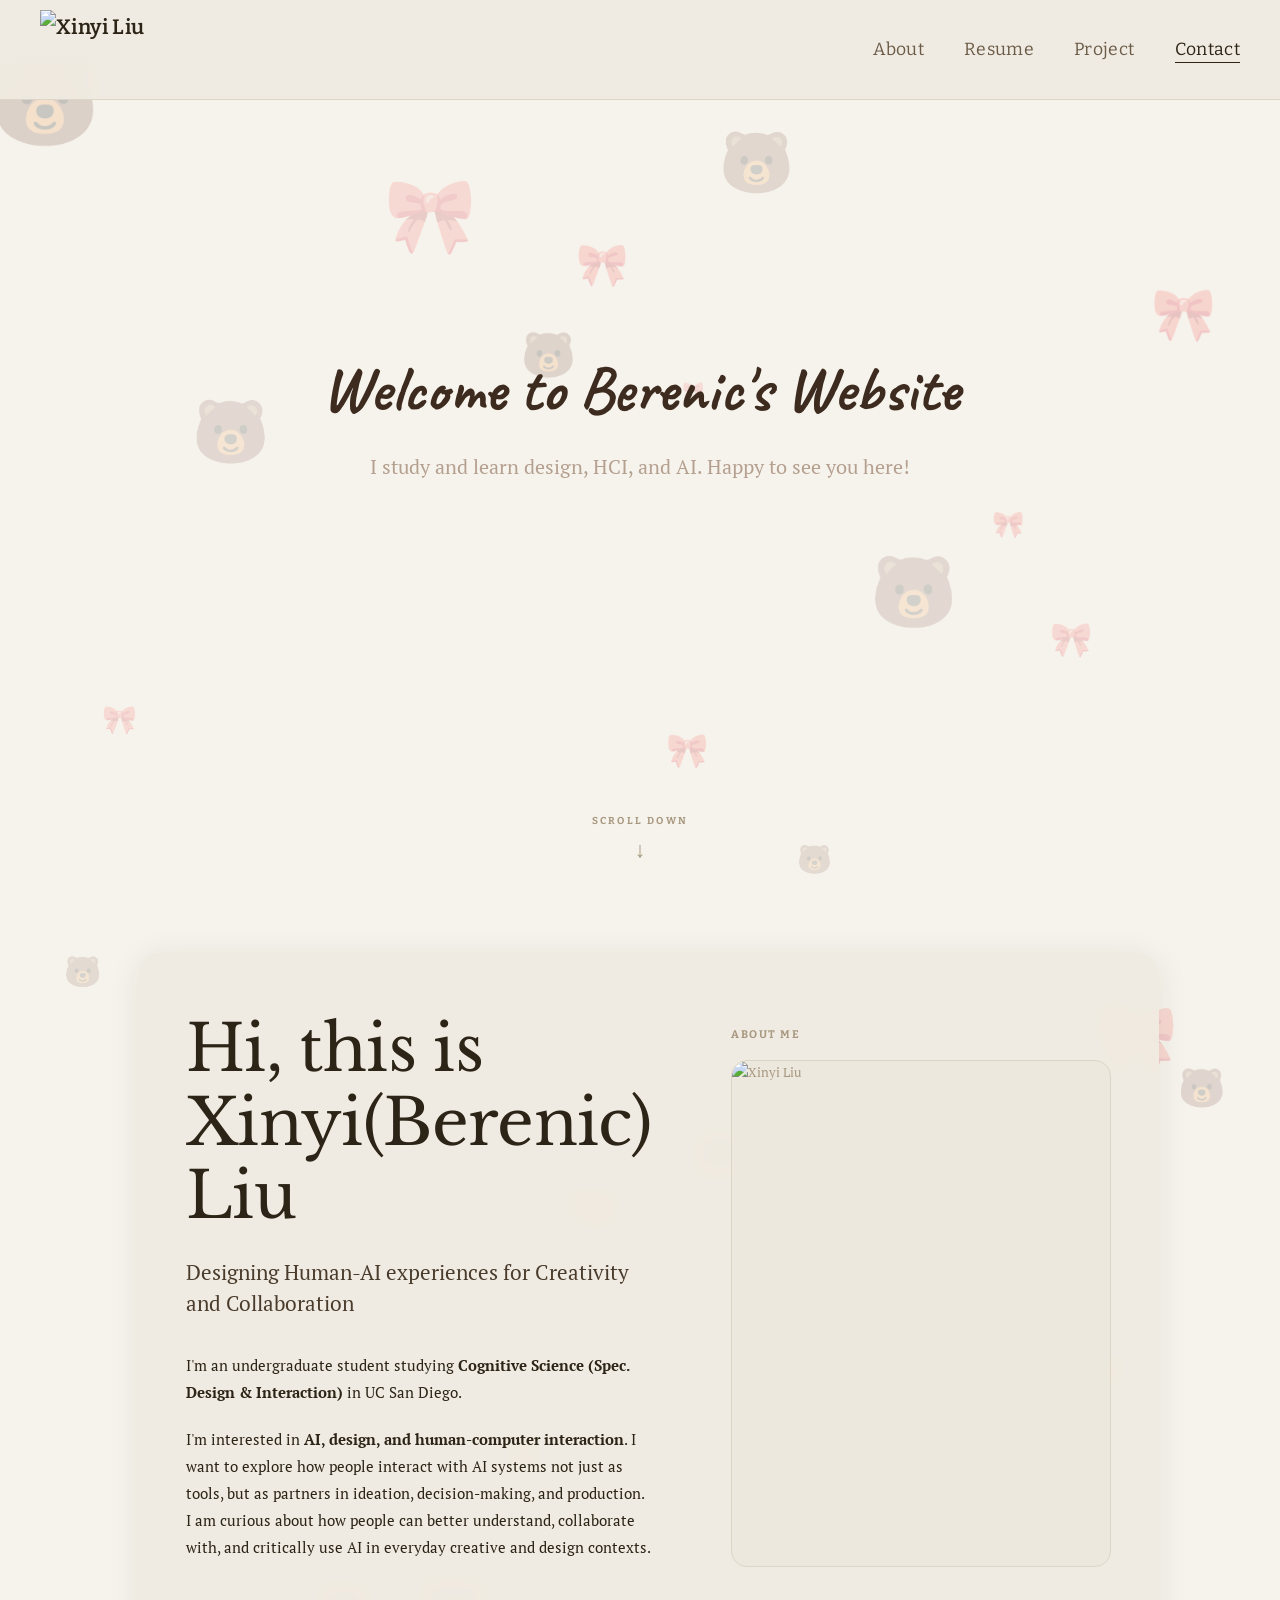
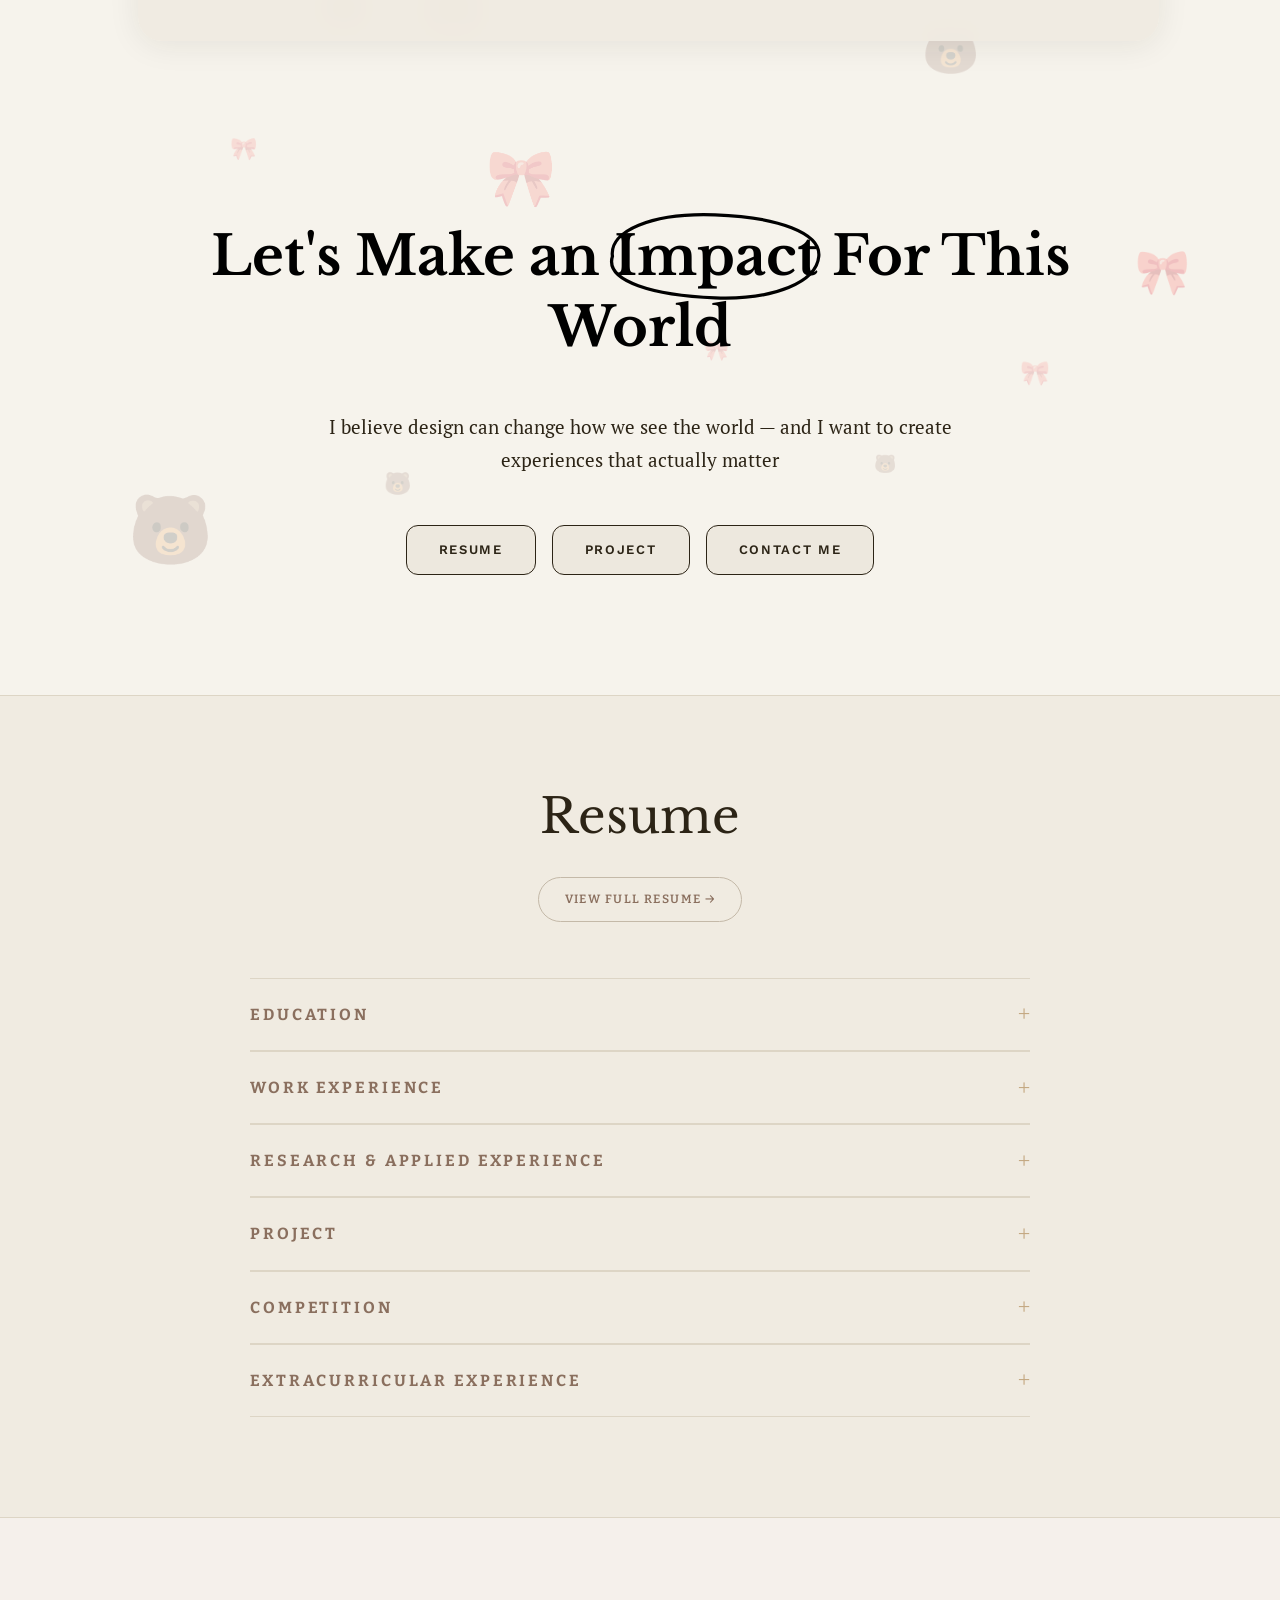
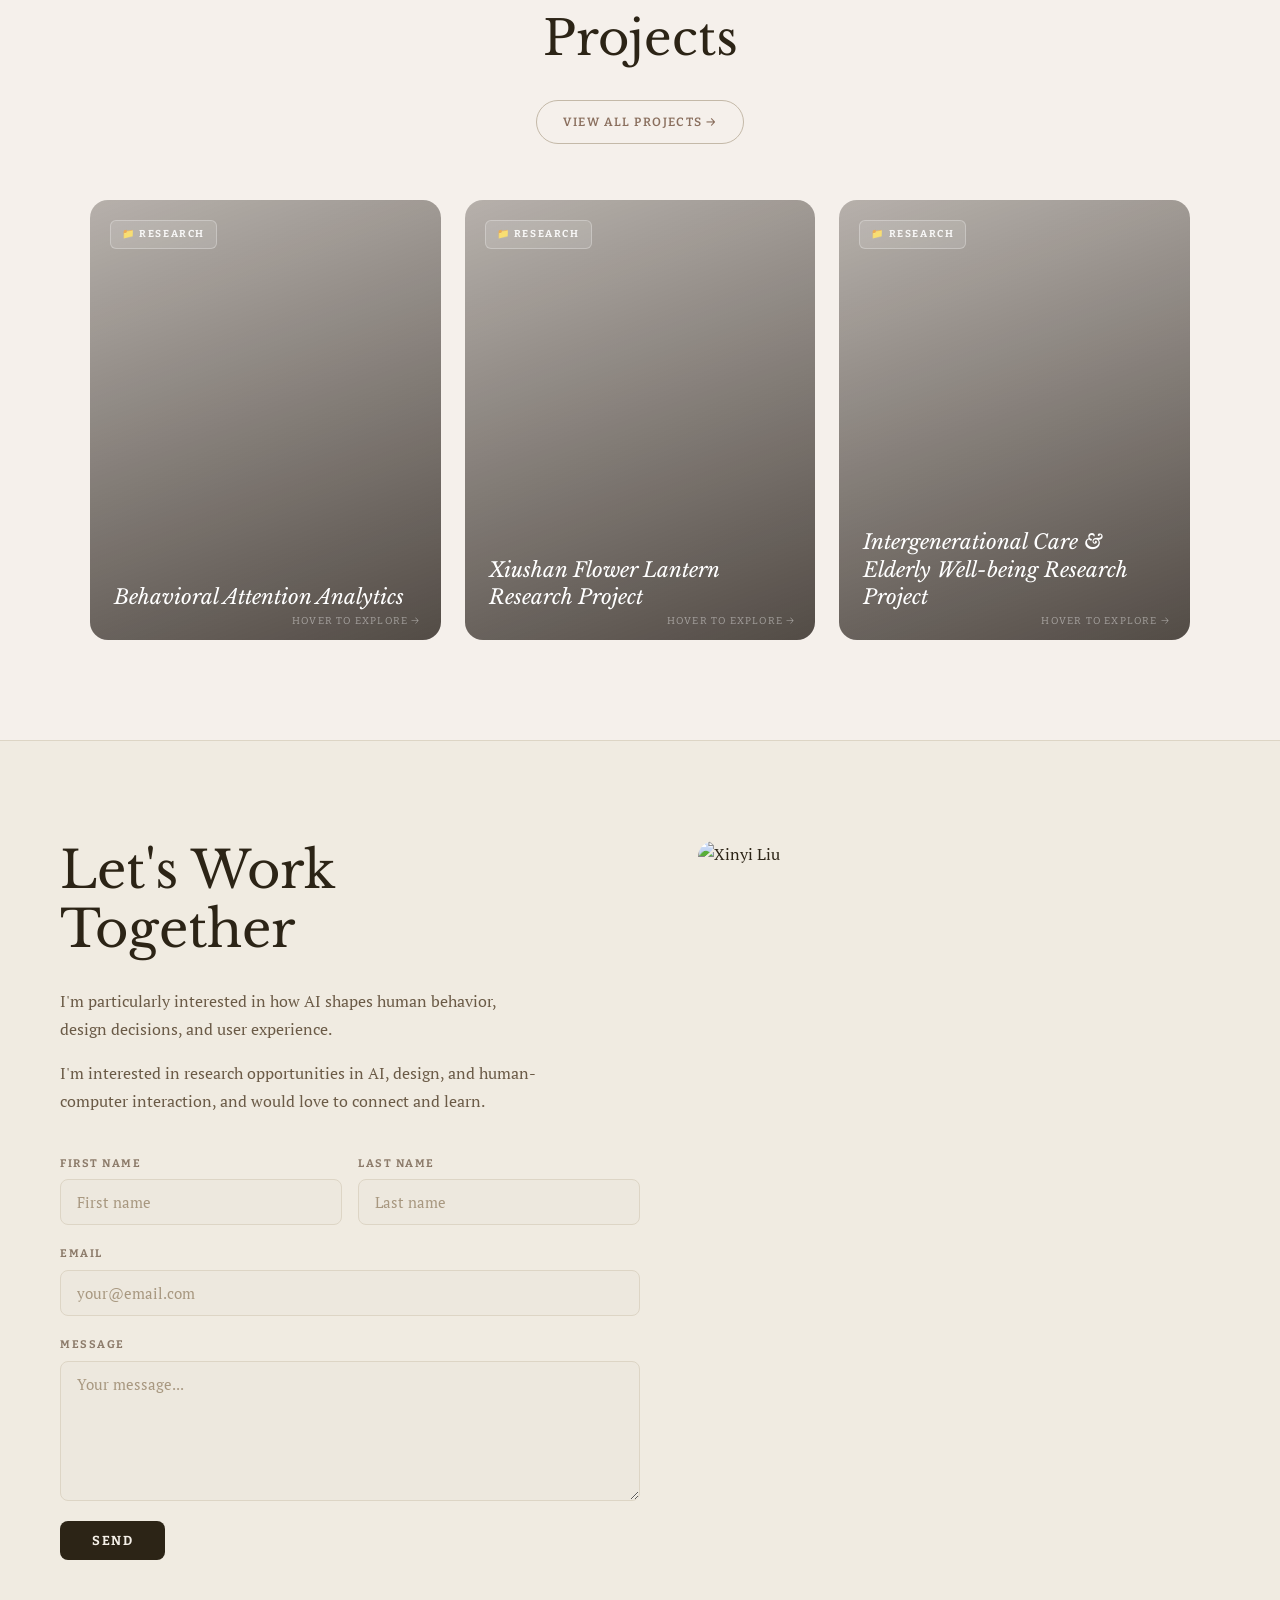
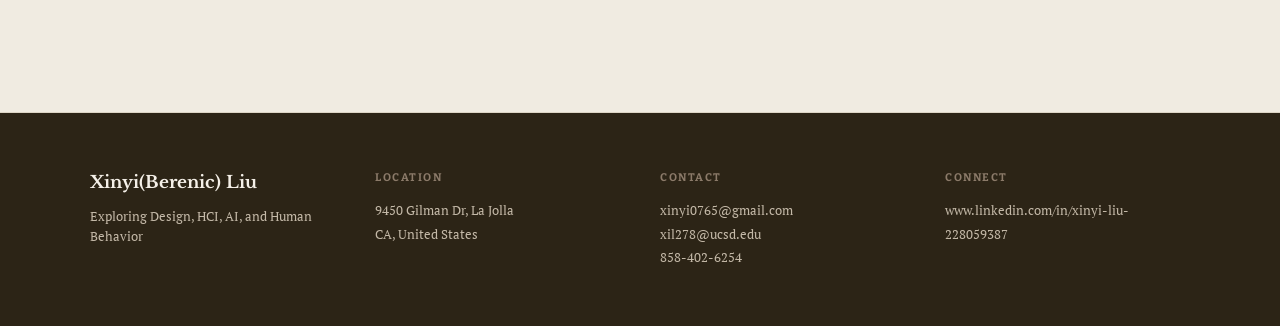
==== index.html @ ab6e2240 "Add scroll-based nav highlight with IntersectionObserver Observes aboutSection, resumeSection, proje" ====
<!DOCTYPE html>
<html lang="en">
<head>
  <meta charset="UTF-8" />
  <meta name="viewport" content="width=device-width, initial-scale=1.0" />
  <title>Xinyi Liu — Welcome</title>
  <link rel="stylesheet" href="styles.css" />
  <link rel="preconnect" href="https://fonts.googleapis.com" />
  <link rel="preconnect" href="https://fonts.gstatic.com" crossorigin />
  <link href="https://fonts.googleapis.com/css2?family=Libre+Baskerville:ital,wght@0,400;0,700;1,400&family=PT+Serif:ital,wght@0,400;0,700;1,400&family=Bitter:ital,wght@0,400;0,500;0,600;0,700;1,400&family=Work+Sans:wght@400;500;600&display=swap" rel="stylesheet" />
  <link href="https://fonts.googleapis.com/css2?family=Caveat:wght@700&display=swap" rel="stylesheet" />
  <style>
    @keyframes pageFadeIn {
      from { opacity: 0; }
      to   { opacity: 1; }
    }

    html, body {
      scroll-behavior: smooth;
    }

    body {
      opacity: 0;
      animation: pageFadeIn 0.6s ease forwards;
      background-color: #F6F3EC;
    }

    /* ── Reveal on scroll ── */
    .reveal {
      opacity: 0;
      transform: translateY(40px);
      transition: opacity 0.75s ease, transform 0.75s ease;
    }
    .reveal.visible {
      opacity: 1;
      transform: translateY(0);
    }

    /* ── Unified background wrapper ── */
    .unified-bg {
      position: relative;
      background: #F6F3EC;
      overflow: hidden;
    }

    /* ── Hero ── */
    .hero-section {
      position: relative;
      height: 92vh;
      min-height: 560px;
      display: flex;
      flex-direction: column;
      align-items: center;
      justify-content: center;
      background: transparent;
      z-index: 1;
    }

    /* Floating bubbles */
    @keyframes float1 {
      0%, 100% { transform: translate(0, 0) scale(1); }
      33%       { transform: translate(30px, -40px) scale(1.05); }
      66%       { transform: translate(-20px, 20px) scale(0.97); }
    }
    @keyframes float2 {
      0%, 100% { transform: translate(0, 0) scale(1); }
      40%       { transform: translate(-35px, 30px) scale(1.08); }
      75%       { transform: translate(20px, -25px) scale(0.95); }
    }
    @keyframes float3 {
      0%, 100% { transform: translate(0, 0) scale(1); }
      50%       { transform: translate(25px, 35px) scale(1.06); }
    }

    .floaty {
      position: absolute;
      pointer-events: none;
      line-height: 1;
      user-select: none;
    }

    .floaty-1  { font-size: 88px;  opacity: 0.22; top: -10px;  left: -10px;  animation: float1 10s  ease-in-out infinite; }
    .floaty-2  { font-size: 52px;  opacity: 0.20; top: 10%;    right: 5%;    animation: float2 13s  ease-in-out infinite; }
    .floaty-3  { font-size: 68px;  opacity: 0.18; bottom: 6%;  left: 10%;    animation: float3 11s  ease-in-out infinite; }
    .floaty-4  { font-size: 44px;  opacity: 0.22; bottom: 18%; right: 7%;    animation: float1 15s  ease-in-out infinite reverse; }
    .floaty-5  { font-size: 30px;  opacity: 0.16; top: 40%;    left: 5%;     animation: float2 9s   ease-in-out infinite; }
    .floaty-6  { font-size: 26px;  opacity: 0.18; top: 20%;    right: 20%;   animation: float3 8s   ease-in-out infinite 2s; }
    .floaty-7  { font-size: 20px;  opacity: 0.15; top: 62%;    left: 40%;    animation: float1 12s  ease-in-out infinite 4s; }
    .floaty-8  { font-size: 74px;  opacity: 0.17; top: 5%;     left: 30%;    animation: float2 14s  ease-in-out infinite 1s; }
    .floaty-9  { font-size: 38px;  opacity: 0.19; bottom: 30%; left: 25%;    animation: float3 9s   ease-in-out infinite 3s; }
    .floaty-10 { font-size: 58px;  opacity: 0.16; top: 55%;    right: 15%;   animation: float1 11s  ease-in-out infinite 2s; }
    .floaty-11 { font-size: 18px;  opacity: 0.14; bottom: 10%; right: 30%;   animation: float2 7s   ease-in-out infinite 5s; }
    .floaty-12 { font-size: 34px;  opacity: 0.18; top: 30%;    left: 52%;    animation: float3 13s  ease-in-out infinite 1.5s; }
    .floaty-13 { font-size: 48px;  opacity: 0.20; bottom: 40%; right: 28%;   animation: float1 10s  ease-in-out infinite 3s; }
    .floaty-14 { font-size: 22px;  opacity: 0.15; top: 75%;    left: 18%;    animation: float2 8s   ease-in-out infinite 6s; }
    .floaty-15 { font-size: 62px;  opacity: 0.17; top: 15%;    left: 15%;    animation: float3 12s  ease-in-out infinite 0.5s; }
    .floaty-16 { font-size: 42px;  opacity: 0.19; top: 8%;     left: 45%;    animation: float2 11s  ease-in-out infinite 2s; }
    .floaty-17 { font-size: 28px;  opacity: 0.16; top: 35%;    right: 35%;   animation: float1 9s   ease-in-out infinite 1s; }
    .floaty-18 { font-size: 56px;  opacity: 0.18; bottom: 22%; left: 38%;    animation: float3 14s  ease-in-out infinite 3s; }
    .floaty-19 { font-size: 36px;  opacity: 0.20; top: 48%;    right: 42%;   animation: float2 10s  ease-in-out infinite; }
    .floaty-20 { font-size: 24px;  opacity: 0.15; top: 85%;    right: 18%;   animation: float1 8s   ease-in-out infinite 4s; }
    .floaty-21 { font-size: 70px;  opacity: 0.17; top: 22%;    left: 68%;    animation: float3 13s  ease-in-out infinite 2s; }
    .floaty-22 { font-size: 32px;  opacity: 0.19; bottom: 48%; right: 52%;   animation: float1 12s  ease-in-out infinite 1s; }
    .floaty-23 { font-size: 46px;  opacity: 0.16; top: 70%;    left: 72%;    animation: float2 10s  ease-in-out infinite 5s; }
    .floaty-24 { font-size: 20px;  opacity: 0.14; bottom: 15%; left: 55%;    animation: float3 7s   ease-in-out infinite 2s; }
    .floaty-25 { font-size: 60px;  opacity: 0.18; top: 3%;     right: 38%;   animation: float1 15s  ease-in-out infinite 1s; }
    .floaty-26 { font-size: 26px;  opacity: 0.16; top: 58%;    left: 85%;    animation: float2 9s   ease-in-out infinite 3s; }
    .floaty-27 { font-size: 50px;  opacity: 0.20; bottom: 35%; left: 72%;    animation: float3 11s  ease-in-out infinite; }
    .floaty-28 { font-size: 34px;  opacity: 0.17; top: 25%;    left: 82%;    animation: float1 13s  ease-in-out infinite 4s; }
    .floaty-29 { font-size: 22px;  opacity: 0.15; top: 90%;    left: 30%;    animation: float2 8s   ease-in-out infinite 6s; }
    .floaty-30 { font-size: 64px;  opacity: 0.18; bottom: 55%; right: 8%;    animation: float3 14s  ease-in-out infinite 2s; }
    .floaty-31 { font-size: 38px;  opacity: 0.19; top: 45%;    left: 92%;    animation: float1 10s  ease-in-out infinite 1s; }
    .floaty-32 { font-size: 28px;  opacity: 0.16; bottom: 70%; left: 8%;     animation: float2 12s  ease-in-out infinite 3s; }
    .floaty-33 { font-size: 52px;  opacity: 0.17; top: 68%;    right: 62%;   animation: float3 9s   ease-in-out infinite 5s; }
    .floaty-34 { font-size: 18px;  opacity: 0.14; bottom: 85%; right: 45%;   animation: float1 7s   ease-in-out infinite 2s; }
    .floaty-35 { font-size: 44px;  opacity: 0.20; top: 12%;    right: 55%;   animation: float2 11s  ease-in-out infinite 4s; }

    /* Hero text */
    .hero-content {
      position: relative;
      z-index: 1;
      text-align: center;
      padding: 0 32px;
      max-width: 720px;
      transform: translateY(-60px);
    }

    .hero-content h1 {
      font-family: 'Caveat', cursive;
      font-size: 4rem;
      font-weight: 700;
      color: #3d2b1f;
      line-height: 1.15;
      white-space: nowrap;
      margin-bottom: 24px;
    }

    .hero-content p {
      font-family: 'PT Serif', Georgia, serif;
      font-size: clamp(16px, 2vw, 20px);
      color: #b5a090;
      line-height: 1.65;
    }

    /* Scroll down indicator */
    @keyframes bounce {
      0%, 100% { transform: translateY(0); }
      50%       { transform: translateY(7px); }
    }

    .scroll-down {
      position: absolute;
      bottom: 2rem;
      left: 50%;
      transform: translateX(-50%);
      display: flex;
      flex-direction: column;
      align-items: center;
      gap: 8px;
      z-index: 1;
      cursor: pointer;
      text-decoration: none;
    }

    .scroll-down-label {
      font-family: 'Bitter', Georgia, serif;
      font-size: 10px;
      font-weight: 700;
      letter-spacing: 0.22em;
      text-transform: uppercase;
      color: #A89880;
    }

    .scroll-down-arrow {
      color: #A89880;
      font-size: 22px;
      line-height: 1;
      animation: bounce 1.8s ease-in-out infinite;
    }

    /* ── About section ── */
    .about-hero {
      background: transparent;
      position: relative;
      z-index: 1;
      padding: 60px 48px;
      scroll-margin-top: 80px;
    }

    .about-inner {
      display: grid;
      grid-template-columns: 1fr 380px;
      gap: 80px;
      align-items: center;
      max-width: 1100px;
      margin: 0 auto;
      padding: 60px 48px;
      background: rgba(240, 235, 225, 0.96);
      border-radius: 24px;
      backdrop-filter: blur(8px);
      -webkit-backdrop-filter: blur(8px);
      box-shadow: 0 4px 32px rgba(44, 36, 22, 0.08);
    }

    .about-text h1 {
      font-family: 'Libre Baskerville', Georgia, serif;
      font-size: 4rem;
      font-weight: 400;
      line-height: 1.15;
      letter-spacing: -0.01em;
      color: #2C2416;
      margin-bottom: 24px;
    }

    .about-text .tagline {
      font-family: 'PT Serif', Georgia, serif;
      font-size: clamp(17px, 2vw, 21px);
      font-weight: 400;
      color: #4A3C2C;
      line-height: 1.5;
      margin-bottom: 32px;
    }

    .about-text .bio {
      font-family: 'PT Serif', Georgia, serif;
      font-size: 15px;
      color: #2C2416;
      line-height: 1.8;
      max-width: 500px;
      margin-bottom: 20px;
    }

    .photo-label {
      font-family: 'Bitter', Georgia, serif;
      font-size: 11px;
      font-weight: 700;
      letter-spacing: 0.14em;
      text-transform: uppercase;
      color: #A89880;
      margin-bottom: 16px;
    }

    /* ── Hero Statement ── */
    @keyframes drawCircle {
      to { stroke-dashoffset: 0; }
    }

    .hero-statement {
      background: transparent;
      padding: 120px 48px;
      text-align: center;
      position: relative;
      z-index: 1;
    }

    .hero-title {
      font-family: 'Libre Baskerville', Georgia, serif;
      font-size: clamp(2.2rem, 4.8vw, 3.4rem);
      font-weight: 700;
      color: #000000;
      line-height: 1.3;
      margin-bottom: 48px;
      max-width: 860px;
      margin-left: auto;
      margin-right: auto;
    }

    .impact-wrap {
      position: relative;
      display: inline-block;
      white-space: nowrap;
    }

    .impact-circle {
      position: absolute;
      top: -0.22em;
      left: -0.35em;
      width: calc(100% + 0.7em);
      height: calc(100% + 0.44em);
      pointer-events: none;
      overflow: visible;
    }

    .impact-circle path {
      stroke-dasharray: 620;
      stroke-dashoffset: 620;
    }

    .hero-statement.in-view .impact-circle path {
      animation: drawCircle 1.3s ease-in-out forwards;
    }

    .hero-subtitle {
      font-family: 'PT Serif', Georgia, serif;
      font-size: clamp(15px, 1.9vw, 19px);
      color: #2C2416;
      line-height: 1.75;
      max-width: 680px;
      margin: 0 auto 48px;
    }

    /* ── Nav Buttons ── */
    .about-nav-buttons {
      display: flex;
      justify-content: center;
      gap: 16px;
      flex-wrap: wrap;
    }

    .about-nav-btn {
      font-family: 'Work Sans', sans-serif;
      font-size: 13px;
      font-weight: 600;
      letter-spacing: 0.13em;
      text-transform: uppercase;
      color: #2C2416;
      background: #EDE8DE;
      border: 0.8px solid #2C2416;
      border-radius: 12px;
      padding: 13px 32px;
      text-decoration: none;
      transition: background 0.2s, color 0.2s;
    }

    .about-nav-btn:hover {
      background: #2C2416;
      color: #F5F0E8;
    }

    /* ── Resume Section ── */
    .resume-section {
      background: #F0EBE1;
      padding: 80px 48px 100px;
      border-top: 1px solid #DDD5C5;
    }

    .resume-section-header {
      text-align: center;
      margin-bottom: 56px;
    }

    .resume-section-header h2 {
      font-family: 'Libre Baskerville', Georgia, serif;
      font-size: clamp(2rem, 4vw, 3rem);
      font-weight: 400;
      color: #2C2416;
      margin-bottom: 20px;
    }

    .resume-full-link {
      display: inline-block;
      font-family: 'Bitter', Georgia, serif;
      font-size: 12px;
      font-weight: 600;
      letter-spacing: 0.12em;
      text-transform: uppercase;
      color: #8a6f5e;
      text-decoration: none;
      border: 1.5px solid #C4B9A8;
      border-radius: 100px;
      padding: 11px 26px;
      transition: background 0.2s, color 0.2s, border-color 0.2s;
    }

    .resume-full-link:hover {
      background: #2C2416;
      color: #F5F0E8;
      border-color: #2C2416;
    }

    .resume-accordion-wrap {
      max-width: 780px;
      margin: 0 auto;
    }

    .resume-section .accordion-section {
      border-top: 1px solid #DDD5C5;
    }

    .resume-section .accordion-section:last-child {
      border-bottom: 1px solid #DDD5C5;
    }

    .resume-section .accordion-section summary {
      list-style: none;
      display: flex;
      justify-content: space-between;
      align-items: center;
      padding: 22px 0;
      cursor: pointer;
      user-select: none;
    }

    .resume-section .accordion-section summary::-webkit-details-marker { display: none; }

    .resume-section .accordion-title {
      font-family: 'Bitter', Georgia, serif;
      font-size: 1rem;
      font-weight: 700;
      letter-spacing: 0.18em;
      text-transform: uppercase;
      color: #8a6f5e;
      transition: color 0.2s;
    }

    .resume-section .accordion-section summary:hover .accordion-title { color: #2C2416; }

    .resume-section .accordion-toggle {
      font-family: 'Libre Baskerville', Georgia, serif;
      font-size: 22px;
      font-weight: 400;
      color: #C4A882;
      line-height: 1;
      flex-shrink: 0;
      transition: color 0.2s;
    }

    .resume-section .accordion-section summary:hover .accordion-toggle { color: #2C2416; }

    .resume-section .accordion-body {
      padding-bottom: 20px;
      display: flex;
      flex-direction: column;
      gap: 12px;
    }

    .resume-section .resume-item {
      background: rgba(255, 255, 255, 0.65);
      border: 1px solid rgba(196, 185, 168, 0.35);
      border-radius: 14px;
      box-shadow: 0 2px 14px rgba(44, 36, 22, 0.06);
      padding: 22px 26px;
      display: grid;
      grid-template-columns: 1fr auto;
      gap: 16px 24px;
      align-items: start;
    }

    .resume-section .resume-item-left h3 {
      font-family: 'Libre Baskerville', Georgia, serif;
      font-size: 16px;
      font-weight: 700;
      color: #2C2416;
      margin-bottom: 4px;
      line-height: 1.3;
    }

    .resume-section .org {
      font-family: 'PT Serif', Georgia, serif;
      font-size: 14px;
      color: #8C7B6A;
      margin-bottom: 4px;
      font-style: italic;
    }

    .resume-section .location {
      font-family: 'Bitter', Georgia, serif;
      font-size: 11px;
      letter-spacing: 0.08em;
      color: #B5A898;
      margin-bottom: 12px;
      text-transform: uppercase;
    }

    .resume-section .resume-bullets {
      padding-left: 16px;
      margin: 10px 0 0;
      display: flex;
      flex-direction: column;
      gap: 5px;
    }

    .resume-section .resume-bullets li {
      font-family: 'PT Serif', Georgia, serif;
      font-size: 13.5px;
      color: #6B5B47;
      line-height: 1.65;
    }

    .resume-section .resume-item-right {
      text-align: right;
      padding-top: 2px;
      flex-shrink: 0;
    }

    .resume-section .date {
      font-family: 'Bitter', Georgia, serif;
      font-size: 11px;
      font-weight: 600;
      letter-spacing: 0.06em;
      color: #A89880;
      white-space: nowrap;
    }

    /* ── Project Section ── */
    .project-section {
      background: #f5f0eb;
      padding: 80px 48px 100px;
      border-top: 1px solid #DDD5C5;
    }

    .project-section-header {
      text-align: center;
      margin-bottom: 56px;
    }

    .project-section-header h2 {
      font-family: 'Libre Baskerville', Georgia, serif;
      font-size: clamp(2rem, 4vw, 3rem);
      font-weight: 400;
      color: #2C2416;
      margin-bottom: 20px;
    }

    .project-all-link {
      display: inline-block;
      font-family: 'Bitter', Georgia, serif;
      font-size: 12px;
      font-weight: 600;
      letter-spacing: 0.12em;
      text-transform: uppercase;
      color: #8a6f5e;
      text-decoration: none;
      border: 1.5px solid #C4B9A8;
      border-radius: 100px;
      padding: 11px 26px;
      transition: background 0.2s, color 0.2s, border-color 0.2s;
    }

    .project-all-link:hover {
      background: #2C2416;
      color: #F5F0E8;
      border-color: #2C2416;
    }

    .project-section .cards-grid {
      display: grid;
      grid-template-columns: repeat(3, 1fr);
      gap: 24px;
      max-width: 1100px;
      margin: 0 auto;
    }

    .project-section .card-wrapper {
      perspective: 1200px;
      height: 440px;
      cursor: pointer;
      display: block;
      text-decoration: none;
    }

    .project-section .card-inner {
      width: 100%;
      height: 100%;
      position: relative;
      transform-style: preserve-3d;
      transition: transform 0.7s cubic-bezier(0.4, 0, 0.2, 1);
      border-radius: 18px;
    }

    .project-section .card-wrapper:hover .card-inner {
      transform: rotateY(180deg);
    }

    .project-section .card-front,
    .project-section .card-back {
      position: absolute;
      inset: 0;
      border-radius: 18px;
      backface-visibility: hidden;
      -webkit-backface-visibility: hidden;
      overflow: hidden;
    }

    .project-section .card-front {
      background-image: url('Background.jpg');
      background-size: cover;
      background-position: center;
    }

    .project-section .card-front::after {
      content: '';
      position: absolute;
      inset: 0;
      background: linear-gradient(160deg, rgba(20,12,6,0.28) 0%, rgba(20,12,6,0.72) 100%);
    }

    .project-section .card-badge {
      position: absolute;
      top: 20px;
      left: 20px;
      z-index: 1;
      font-family: 'Bitter', Georgia, serif;
      font-size: 10px;
      font-weight: 700;
      letter-spacing: 0.16em;
      text-transform: uppercase;
      color: rgba(255,255,255,0.9);
      background: rgba(255,255,255,0.12);
      border: 1px solid rgba(255,255,255,0.28);
      border-radius: 6px;
      padding: 5px 11px;
      backdrop-filter: blur(4px);
    }

    .project-section .card-front-title {
      position: absolute;
      bottom: 28px;
      left: 24px;
      right: 24px;
      z-index: 1;
      font-family: 'Libre Baskerville', Georgia, serif;
      font-size: clamp(17px, 1.6vw, 21px);
      font-weight: 400;
      font-style: italic;
      color: #fff;
      line-height: 1.35;
    }

    .project-section .card-front-hint {
      position: absolute;
      bottom: 10px;
      right: 20px;
      z-index: 1;
      font-family: 'Bitter', Georgia, serif;
      font-size: 10px;
      letter-spacing: 0.12em;
      text-transform: uppercase;
      color: rgba(255,255,255,0.45);
    }

    .project-section .card-back {
      transform: rotateY(180deg);
      background: #fff;
      border: 1px solid rgba(196,185,168,0.4);
      box-shadow: 0 4px 24px rgba(44,36,22,0.08);
      display: flex;
      flex-direction: column;
      justify-content: space-between;
      padding: 28px;
    }

    .project-section .card-back-eyebrow {
      font-family: 'Bitter', Georgia, serif;
      font-size: 10px;
      font-weight: 700;
      letter-spacing: 0.16em;
      text-transform: uppercase;
      color: #A89880;
      margin-bottom: 12px;
    }

    .project-section .card-back-title {
      font-family: 'Libre Baskerville', Georgia, serif;
      font-size: 17px;
      font-weight: 700;
      color: #2C2416;
      line-height: 1.3;
      margin-bottom: 14px;
    }

    .project-section .card-back-desc {
      font-family: 'PT Serif', Georgia, serif;
      font-size: 13.5px;
      color: #6B5B47;
      line-height: 1.75;
    }

    .project-section .card-pills {
      display: flex;
      flex-wrap: wrap;
      gap: 7px;
      margin-top: 20px;
    }

    .project-section .card-pill {
      font-family: 'Bitter', Georgia, serif;
      font-size: 10px;
      font-weight: 700;
      letter-spacing: 0.08em;
      text-transform: uppercase;
      color: #8a6f5e;
      background: #F6F3EC;
      border: 1px solid #DDD5C5;
      border-radius: 100px;
      padding: 4px 12px;
    }

    /* ── Contact Section ── */
    .contact-section {
      background: #F0EBE1;
      border-top: 1px solid #DDD5C5;
      border-bottom: 1px solid #DDD5C5;
    }

    .contact-section .contact-page-grid {
      width: 100%;
      max-width: 1400px;
      margin: 0 auto;
      padding: 100px 60px 120px;
      box-sizing: border-box;
      display: grid;
      grid-template-columns: 50% 45%;
      gap: 5%;
      align-items: start;
    }

    .contact-section .contact-page-left h1 {
      font-family: 'Libre Baskerville', Georgia, serif;
      font-size: 3.2rem;
      font-weight: 400;
      line-height: 1.15;
      color: #2C2416;
      margin-bottom: 28px;
    }

    .contact-section .intro-text {
      font-family: 'PT Serif', Georgia, serif;
      font-size: 1rem;
      color: #6B5B47;
      line-height: 1.75;
      margin-bottom: 16px;
      max-width: 480px;
    }

    .contact-section .contact-page-form {
      margin-top: 40px;
      display: flex;
      flex-direction: column;
      gap: 20px;
    }

    .contact-section .form-name-row {
      display: grid;
      grid-template-columns: 1fr 1fr;
      gap: 16px;
    }

    .contact-section .form-group {
      display: flex;
      flex-direction: column;
      gap: 6px;
    }

    .contact-section label {
      font-family: 'Bitter', Georgia, serif;
      font-size: 11px;
      font-weight: 700;
      letter-spacing: 0.14em;
      text-transform: uppercase;
      color: #8C7B6A;
    }

    .contact-section input,
    .contact-section textarea {
      font-family: 'PT Serif', Georgia, serif;
      font-size: 15px;
      color: #2C2416;
      background: #EDE8DE;
      border: 1px solid #DDD5C5;
      border-radius: 8px;
      padding: 12px 16px;
      width: 100%;
      box-sizing: border-box;
      transition: border-color 0.2s, background 0.2s;
      outline: none;
    }

    .contact-section input::placeholder,
    .contact-section textarea::placeholder {
      color: #A89880;
    }

    .contact-section input:focus,
    .contact-section textarea:focus {
      border-color: #2C2416;
      background: #F0EBE1;
    }

    .contact-section textarea {
      min-height: 140px;
      resize: vertical;
    }

    .contact-section .send-btn {
      font-family: 'Bitter', Georgia, serif;
      align-self: flex-start;
      padding: 12px 32px;
      background: #2C2416;
      color: #F5F0E8;
      border: none;
      border-radius: 8px;
      font-size: 13px;
      font-weight: 700;
      letter-spacing: 0.12em;
      text-transform: uppercase;
      cursor: pointer;
      transition: background 0.2s;
    }

    .contact-section .send-btn:hover {
      background: #4A3C2C;
    }

    .contact-section .contact-page-right {
      position: sticky;
      top: 108px;
    }

    .contact-section .contact-page-right img {
      width: 100%;
      aspect-ratio: 5 / 6;
      object-fit: cover;
      border-radius: 16px;
      display: block;
    }

    /* Responsive */
    @media (max-width: 900px) {
      .hero-statement {
        padding: 80px 24px;
      }
      .about-hero {
        padding: 24px;
      }
      .about-inner {
        grid-template-columns: 1fr;
        padding: 40px 24px;
        gap: 40px;
      }
      .photo-card {
        max-width: 320px;
        margin: 0 auto;
      }
      .project-section {
        padding: 60px 24px 80px;
      }
      .project-section .cards-grid {
        grid-template-columns: 1fr;
        gap: 20px;
      }
      .project-section .card-wrapper {
        height: 400px;
      }
      .contact-section .contact-page-grid {
        grid-template-columns: 1fr;
        gap: 48px;
        padding: 60px 24px 80px;
      }
      .contact-section .contact-page-right {
        position: static;
        order: -1;
      }
      .contact-section .contact-page-right img {
        aspect-ratio: 4 / 3;
      }
      .contact-section .contact-page-left h1 {
        font-size: 2.2rem;
      }
    }

    @media (min-width: 601px) and (max-width: 900px) {
      .project-section .cards-grid {
        grid-template-columns: repeat(2, 1fr);
      }
    }

    @media (max-width: 600px) {
      .about-text h1 {
        font-size: 3rem;
      }
      .about-nav-buttons {
        flex-direction: column;
        align-items: center;
      }
      .about-nav-btn {
        width: 100%;
        max-width: 280px;
        text-align: center;
      }
    }

    @media (max-width: 768px) {
      .hero-content h1 {
        white-space: normal;
        font-size: 2.5rem;
      }
    }
  </style>
</head>
<body>

  <nav>
    <a href="index.html" class="nav-logo"><img src="Logo.png" alt="Xinyi Liu" style="height:80px;width:auto;display:block;" /></a>
    <ul class="nav-links" id="navLinks">
      <li><a href="#aboutSection">About</a></li>
      <li><a href="#resumeSection">Resume</a></li>
      <li><a href="#projectSection">Project</a></li>
      <li><a href="#contactSection">Contact</a></li>
    </ul>
    <button class="nav-toggle" id="navToggle" aria-label="Toggle menu">Menu</button>
  </nav>

  <main class="page">

    <div class="unified-bg">
      <span class="floaty floaty-1">🐻</span>
      <span class="floaty floaty-2">🎀</span>
      <span class="floaty floaty-3">🐻</span>
      <span class="floaty floaty-4">🎀</span>
      <span class="floaty floaty-5">🐻</span>
      <span class="floaty floaty-6">🎀</span>
      <span class="floaty floaty-7">🐻</span>
      <span class="floaty floaty-8">🎀</span>
      <span class="floaty floaty-9">🐻</span>
      <span class="floaty floaty-10">🎀</span>
      <span class="floaty floaty-11">🐻</span>
      <span class="floaty floaty-12">🎀</span>
      <span class="floaty floaty-13">🐻</span>
      <span class="floaty floaty-14">🎀</span>
      <span class="floaty floaty-15">🐻</span>
      <span class="floaty floaty-16">🎀</span>
      <span class="floaty floaty-17">🐻</span>
      <span class="floaty floaty-18">🎀</span>
      <span class="floaty floaty-19">🐻</span>
      <span class="floaty floaty-20">🎀</span>
      <span class="floaty floaty-21">🐻</span>
      <span class="floaty floaty-22">🎀</span>
      <span class="floaty floaty-23">🐻</span>
      <span class="floaty floaty-24">🎀</span>
      <span class="floaty floaty-25">🐻</span>
      <span class="floaty floaty-26">🎀</span>
      <span class="floaty floaty-27">🐻</span>
      <span class="floaty floaty-28">🎀</span>
      <span class="floaty floaty-29">🐻</span>
      <span class="floaty floaty-30">🎀</span>
      <span class="floaty floaty-31">🐻</span>
      <span class="floaty floaty-32">🎀</span>
      <span class="floaty floaty-33">🐻</span>
      <span class="floaty floaty-34">🎀</span>
      <span class="floaty floaty-35">🐻</span>

    <!-- First screen: Hero -->
    <section class="hero-section">
      <div class="hero-content">
        <h1>Welcome to Berenic's Website</h1>
        <p>I study and learn design, HCI, and AI. Happy to see you here!</p>
      </div>

      <a class="scroll-down" href="#aboutSection">
        <span class="scroll-down-label">Scroll Down</span>
        <span class="scroll-down-arrow">↓</span>
      </a>
    </section>

    <!-- About content -->
    <section class="about-hero reveal" id="aboutSection">
      <div class="about-inner">
      <div class="about-text">
        <h1>Hi, this is Xinyi(Berenic) Liu</h1>
        <p class="tagline">Designing Human-AI experiences for Creativity and Collaboration</p>
        <p class="bio">
          I'm an undergraduate student studying <strong>Cognitive Science (Spec. Design &amp; Interaction)</strong> in UC San Diego.
        </p>
        <p class="bio">
          I'm interested in <strong>AI, design, and human-computer interaction</strong>. I want to explore how people interact with AI systems not just as tools, but as partners in ideation, decision-making, and production. I am curious about how people can better understand, collaborate with, and critically use AI in everyday creative and design contexts.
        </p>
      </div>

      <div class="photo-card">
        <p class="photo-label">About me</p>
        <div class="photo-placeholder">
          <img src="About me.JPG" alt="Xinyi Liu" />
        </div>
      </div>
      </div><!-- end .about-inner -->
    </section>

    <section class="hero-statement reveal" id="heroStatement">
      <h2 class="hero-title">
        Let's Make an
        <span class="impact-wrap">Impact
          <svg class="impact-circle" viewBox="0 0 210 82" preserveAspectRatio="none" xmlns="http://www.w3.org/2000/svg">
            <path d="M16,41 C13,19 50,3 105,5 C160,7 197,21 195,41 C193,63 157,79 105,77 C53,75 9,63 16,41"
                  stroke="#000000" stroke-width="2.8" stroke-linecap="round" fill="none"/>
          </svg>
        </span>
        For This World
      </h2>
      <p class="hero-subtitle">I believe design can change how we see the world — and I want to create experiences that actually matter</p>
      <div class="about-nav-buttons">
        <a href="#resumeSection" class="about-nav-btn">Resume</a>
        <a href="#projectSection" class="about-nav-btn">Project</a>
        <a href="#contactSection" class="about-nav-btn">Contact Me</a>
      </div>
    </section>
    </div><!-- end .unified-bg -->

    <section class="resume-section reveal" id="resumeSection">
      <div class="resume-section-header">
        <h2>Resume</h2>
        <a href="https://drive.google.com/file/d/1uK5LlY_avVFPq638ulOS8lUYrYStQS-4/view" target="_blank" rel="noopener" class="resume-full-link">View Full Resume →</a>
      </div>

      <div class="resume-accordion-wrap">

        <details class="accordion-section">
          <summary>
            <span class="accordion-title">Education</span>
            <span class="accordion-toggle">+</span>
          </summary>
          <div class="accordion-body">
            <div class="resume-item">
              <div class="resume-item-left">
                <h3>University of California, San Diego</h3>
                <p class="org">Cognitive Science (Design &amp; Interaction) B.S.</p>
                <ul class="resume-bullets">
                  <li>Minor: Technology, Innovation, Supply Chain</li>
                </ul>
                <p class="location">La Jolla, CA</p>
              </div>
              <div class="resume-item-right">
                <span class="date">Sep 2024 — Present</span>
              </div>
            </div>
          </div>
        </details>

        <details class="accordion-section">
          <summary>
            <span class="accordion-title">Work Experience</span>
            <span class="accordion-toggle">+</span>
          </summary>
          <div class="accordion-body">
            <div class="resume-item">
              <div class="resume-item-left">
                <h3>Pedagogy and Learning Apprentice</h3>
                <p class="org">UCSD Cognitive Science Department</p>
                <p class="location">La Jolla, CA</p>
                <ul class="resume-bullets">
                  <li>Instructional assistant in COGS 101B with Prof. Allen</li>
                  <li>Supporting course instruction and student learning in cognitive science by organizing activities</li>
                  <li>Leading discussion sections strengthening communication of complex concepts</li>
                </ul>
              </div>
              <div class="resume-item-right">
                <span class="date">Apr 2026 — Present</span>
              </div>
            </div>
            <div class="resume-item">
              <div class="resume-item-left">
                <h3>UI/UX Designer Intern</h3>
                <p class="org">Maroon Group Inc.</p>
                <p class="location">Remote</p>
                <ul class="resume-bullets">
                  <li>Contributing to design exploration and product thinking in early-stage setting</li>
                  <li>Assisting with user flows, interface ideation, and design iterations</li>
                </ul>
              </div>
              <div class="resume-item-right">
                <span class="date">Apr 2026 — Present</span>
              </div>
            </div>
            <div class="resume-item">
              <div class="resume-item-left">
                <h3>UX Research Intern</h3>
                <p class="org">Owaves</p>
                <p class="location">Remote</p>
                <ul class="resume-bullets">
                  <li>Created user flows, wireframes, and prototypes in Figma</li>
                  <li>Conducted 7 interviews with international students and synthesized findings</li>
                  <li>Evaluated cross-cultural user interpretation patterns</li>
                </ul>
              </div>
              <div class="resume-item-right">
                <span class="date">Jan 2026 — Apr 2026</span>
              </div>
            </div>
            <div class="resume-item">
              <div class="resume-item-left">
                <h3>Industry Analyst Intern</h3>
                <p class="org">China Grand Prosperity Investment</p>
                <p class="location">Chongqing, China</p>
                <ul class="resume-bullets">
                  <li>Researched AI, IT, and new energy sectors</li>
                  <li>Evaluated company business models and financial performance</li>
                  <li>Supported cross-border M&amp;A project assessment</li>
                </ul>
              </div>
              <div class="resume-item-right">
                <span class="date">Aug 2025 — Sep 2025</span>
              </div>
            </div>
          </div>
        </details>

        <details class="accordion-section">
          <summary>
            <span class="accordion-title">Research &amp; Applied Experience</span>
            <span class="accordion-toggle">+</span>
          </summary>
          <div class="accordion-body">
            <div class="resume-item">
              <div class="resume-item-left">
                <h3>Leader in Startup Client Development Team</h3>
                <p class="org">Autism Innovation Lab</p>
                <p class="location">Remote</p>
                <ul class="resume-bullets">
                  <li>Provided consulting on product positioning and go-to-market strategy</li>
                  <li>Conducted competitive analysis for autism education startup</li>
                </ul>
              </div>
              <div class="resume-item-right">
                <span class="date">Aug 2025 — Present</span>
              </div>
            </div>
            <div class="resume-item">
              <div class="resume-item-left">
                <h3>Research Assistant &amp; Volunteer</h3>
                <p class="org">Southwest University</p>
                <p class="location">Chongqing, China</p>
                <ul class="resume-bullets">
                  <li>Participated in a large-scale observational study on cognitive development</li>
                  <li>Analyzed brain activity data using neuroimaging tools with 200+ participants</li>
                </ul>
              </div>
              <div class="resume-item-right">
                <span class="date">Jun 2025 — Aug 2025</span>
              </div>
            </div>
          </div>
        </details>

        <details class="accordion-section">
          <summary>
            <span class="accordion-title">Project</span>
            <span class="accordion-toggle">+</span>
          </summary>
          <div class="accordion-body">
            <div class="resume-item">
              <div class="resume-item-left">
                <h3>Behavioral Attention Analytics</h3>
                <p class="org">UCSD Cognitive Science Student Association</p>
                <ul class="resume-bullets">
                  <li>Explores how cognitive load and attentional residue impact focus and productivity</li>
                  <li>Designing system tracking user behavior with interventions</li>
                </ul>
              </div>
              <div class="resume-item-right">
                <span class="date">Apr 2026 — Present</span>
              </div>
            </div>
            <div class="resume-item">
              <div class="resume-item-left">
                <h3>Xiushan Huadeng Research Project</h3>
                <p class="org">China Thinks Big</p>
                <ul class="resume-bullets">
                  <li>Revitalizing the Forgotten Intangible Cultural Heritage</li>
                  <li>Led team conducting interviews and surveys (1000+ responses)</li>
                  <li>Authored and revised a 20,000-word research paper</li>
                  <li>Developed promotional video, cultural products, and AR interactive experience</li>
                </ul>
              </div>
              <div class="resume-item-right">
                <span class="date">Oct 2023 — Apr 2024</span>
              </div>
            </div>
            <div class="resume-item">
              <div class="resume-item-left">
                <h3>Intergenerational Care &amp; Elderly Well-being Research Project</h3>
                <p class="org">China Thinks Big</p>
                <ul class="resume-bullets">
                  <li>Skip-generation child-rearing impact on elderly health in urban China</li>
                  <li>Mixed-methods research with literature review and street interviews</li>
                  <li>Designed intervention system including content platform and mini program</li>
                </ul>
              </div>
              <div class="resume-item-right">
                <span class="date">Oct 2022 — Apr 2023</span>
              </div>
            </div>
          </div>
        </details>

        <details class="accordion-section">
          <summary>
            <span class="accordion-title">Competition</span>
            <span class="accordion-toggle">+</span>
          </summary>
          <div class="accordion-body">
            <div class="resume-item">
              <div class="resume-item-left">
                <h3>ESG Innovation Challenge</h3>
                <p class="org">EY &amp; GaoDun</p>
                <ul class="resume-bullets">
                  <li>Worked on ESG strategy in the food industry</li>
                  <li>Recognition: Top 10 International Division</li>
                </ul>
              </div>
              <div class="resume-item-right">
                <span class="date">Mar 2025 — May 2025</span>
              </div>
            </div>
            <div class="resume-item">
              <div class="resume-item-left">
                <h3>ESG Case Study Competition</h3>
                <p class="org">KPMG</p>
                <ul class="resume-bullets">
                  <li>Analyzed new energy sector development and supply chains</li>
                  <li>Award: Global Top 100</li>
                </ul>
              </div>
              <div class="resume-item-right">
                <span class="date">Sep 2024 — Oct 2024</span>
              </div>
            </div>
            <div class="resume-item">
              <div class="resume-item-left">
                <h3>China Thinks Big 2023–2024</h3>
                <p class="org">National Competition</p>
                <ul class="resume-bullets">
                  <li>Top 5% Paper, National Gold Prize, and Harvard Global Finals Finalist</li>
                </ul>
              </div>
              <div class="resume-item-right">
                <span class="date">Oct 2023 — Apr 2024</span>
              </div>
            </div>
            <div class="resume-item">
              <div class="resume-item-left">
                <h3>China Thinks Big 2022–2023</h3>
                <p class="org">National Competition</p>
                <ul class="resume-bullets">
                  <li>72-hour research project delivery</li>
                  <li>Awards: Third Place Team Showcase, Top 5% Paper, Popularity Award</li>
                </ul>
              </div>
              <div class="resume-item-right">
                <span class="date">Oct 2022 — Apr 2023</span>
              </div>
            </div>
          </div>
        </details>

        <details class="accordion-section">
          <summary>
            <span class="accordion-title">Extracurricular Experience</span>
            <span class="accordion-toggle">+</span>
          </summary>
          <div class="accordion-body">
            <div class="resume-item">
              <div class="resume-item-left">
                <h3>President</h3>
                <p class="org">X-Factor Dance Team</p>
                <ul class="resume-bullets">
                  <li>Led a student dance team, organizing performances, workshops, and training</li>
                  <li>Performed in 10+ campus events</li>
                </ul>
              </div>
              <div class="resume-item-right">
                <span class="date">Oct 2024 — Present</span>
              </div>
            </div>
            <div class="resume-item">
              <div class="resume-item-left">
                <h3>Operations VP</h3>
                <p class="org">China Thinks Big</p>
                <ul class="resume-bullets">
                  <li>Managed regional CTB operations and supported student program development</li>
                  <li>Organized 10+ workshops and selected as national speaker</li>
                </ul>
              </div>
              <div class="resume-item-right">
                <span class="date">Jul 2023 — Jul 2024</span>
              </div>
            </div>
            <div class="resume-item">
              <div class="resume-item-left">
                <h3>Founder &amp; President</h3>
                <p class="org">MED Dance Club</p>
                <ul class="resume-bullets">
                  <li>Built organization with 50+ members</li>
                  <li>Organized cross-school collaborations and public performances</li>
                  <li>Directed performance proceeds to charitable initiatives</li>
                </ul>
              </div>
              <div class="resume-item-right">
                <span class="date">Sep 2021 — Jun 2024</span>
              </div>
            </div>
          </div>
        </details>

      </div>
    </section>

    <!-- Projects Section -->
    <section class="project-section reveal" id="projectSection">
      <div class="project-section-header">
        <h2>Projects</h2>
        <a href="project.html" class="project-all-link">View All Projects →</a>
      </div>

      <div class="cards-grid">

        <a class="card-wrapper" href="project-behavioral.html">
          <div class="card-inner">
            <div class="card-front">
              <span class="card-badge">📁 Research</span>
              <p class="card-front-title">Behavioral Attention Analytics</p>
              <span class="card-front-hint">hover to explore →</span>
            </div>
            <div class="card-back">
              <div>
                <p class="card-back-eyebrow">📁 Research · In Progress</p>
                <p class="card-back-title">Behavioral Attention Analytics</p>
                <p class="card-back-desc">Explores how cognitive load and attentional residue impact focus and productivity. Designing a system that tracks user behavior and delivers targeted interventions.</p>
              </div>
              <div class="card-pills">
                <span class="card-pill">UX Research</span>
                <span class="card-pill">Cognitive Science</span>
                <span class="card-pill">HCI</span>
              </div>
            </div>
          </div>
        </a>

        <a class="card-wrapper" href="project-xiushan.html">
          <div class="card-inner">
            <div class="card-front">
              <span class="card-badge">📁 Research</span>
              <p class="card-front-title">Xiushan Flower Lantern Research Project</p>
              <span class="card-front-hint">hover to explore →</span>
            </div>
            <div class="card-back">
              <div>
                <p class="card-back-eyebrow">📁 Research · 2023–2024</p>
                <p class="card-back-title">Xiushan Flower Lantern Research Project</p>
                <p class="card-back-desc">Revitalizing a national intangible cultural heritage through design, digital media, and AR. Led a team of researchers — top 5% paper, National Gold Prize, Harvard Global Finals.</p>
              </div>
              <div class="card-pills">
                <span class="card-pill">Cultural Heritage</span>
                <span class="card-pill">Design Research</span>
                <span class="card-pill">AR</span>
              </div>
            </div>
          </div>
        </a>

        <a class="card-wrapper" href="project-elderly.html">
          <div class="card-inner">
            <div class="card-front">
              <span class="card-badge">📁 Research</span>
              <p class="card-front-title">Intergenerational Care &amp; Elderly Well-being Research Project</p>
              <span class="card-front-hint">hover to explore →</span>
            </div>
            <div class="card-back">
              <div>
                <p class="card-back-eyebrow">📁 Research · 2022–2023</p>
                <p class="card-back-title">Intergenerational Care &amp; Elderly Well-being</p>
                <p class="card-back-desc">Investigating skip-generation child-rearing impacts on elderly health in urban China through mixed-methods research, with intervention design including a content platform and mini program.</p>
              </div>
              <div class="card-pills">
                <span class="card-pill">Social Research</span>
                <span class="card-pill">UX Design</span>
                <span class="card-pill">Community Care</span>
              </div>
            </div>
          </div>
        </a>

      </div>
    </section>

    <!-- Contact Section -->
    <section class="contact-section reveal" id="contactSection">
      <div class="contact-page-grid">
        <div class="contact-page-left">
          <h1>Let's Work<br/>Together</h1>
          <p class="intro-text">I'm particularly interested in how AI shapes human behavior, design decisions, and user experience.</p>
          <p class="intro-text">I'm interested in research opportunities in AI, design, and human-computer interaction, and would love to connect and learn.</p>
          <form id="contact-form" class="contact-page-form" action="https://formspree.io/f/mrerlqrr" method="POST">
            <div class="form-name-row">
              <div class="form-group">
                <label for="first-name">First Name</label>
                <input type="text" id="first-name" name="first_name" required placeholder="First name" />
              </div>
              <div class="form-group">
                <label for="last-name">Last Name</label>
                <input type="text" id="last-name" name="last_name" required placeholder="Last name" />
              </div>
            </div>
            <div class="form-group">
              <label for="email">Email</label>
              <input type="email" id="email" name="email" required placeholder="your@email.com" />
            </div>
            <div class="form-group">
              <label for="message">Message</label>
              <textarea id="message" name="message" required placeholder="Your message..."></textarea>
            </div>
            <button type="submit" class="send-btn">Send</button>
            <p id="form-status" style="margin-top:12px; font-family:'PT Serif', Georgia, serif; color:#6B5B47;"></p>
          </form>
        </div>
        <div class="contact-page-right">
          <img src="Contact.JPG" alt="Xinyi Liu" />
        </div>
      </div>
    </section>

  </main>

  <footer class="reveal">
    <div class="footer-grid">
      <div>
        <p class="footer-col-name">Xinyi(Berenic) Liu</p>
        <p class="footer-col-sub">Exploring Design, HCI, AI, and Human Behavior</p>
      </div>
      <div>
        <p class="footer-col-label">Location</p>
        <p class="footer-col-value">9450 Gilman Dr, La Jolla<br/>CA, United States</p>
      </div>
      <div>
        <p class="footer-col-label">Contact</p>
        <p class="footer-col-value">
          <a href="mailto:xinyi0765@gmail.com">xinyi0765@gmail.com</a><br/>
          <a href="mailto:xil278@ucsd.edu">xil278@ucsd.edu</a><br/>
          858-402-6254
        </p>
      </div>
      <div>
        <p class="footer-col-label">Connect</p>
        <p class="footer-col-value">
          <a href="https://www.linkedin.com/in/xinyi-liu-228059387" target="_blank" rel="noopener">www.linkedin.com/in/xinyi-liu-228059387</a>
        </p>
      </div>
    </div>
  </footer>

  <script>
    // Nav toggle
    const toggle = document.getElementById('navToggle');
    const links = document.getElementById('navLinks');
    toggle.addEventListener('click', () => links.classList.toggle('open'));

    // Reveal on scroll + impact circle trigger
    const revealObserver = new IntersectionObserver((entries) => {
      entries.forEach(entry => {
        if (entry.isIntersecting) {
          entry.target.classList.add('visible');
          if (entry.target.id === 'heroStatement') {
            entry.target.classList.add('in-view');
          }
          revealObserver.unobserve(entry.target);
        }
      });
    }, { threshold: 0.15 });

    document.querySelectorAll('.reveal').forEach(el => revealObserver.observe(el));

    // Floaty emoji hover flee effect
    document.querySelectorAll('.floaty').forEach(el => {
      el.addEventListener('mouseenter', function () {
        const angle = Math.random() * Math.PI * 2;
        const dist = 180 + Math.random() * 120;
        const dx = Math.cos(angle) * dist;
        const dy = Math.sin(angle) * dist;
        this.style.transition = 'transform 0.25s ease-out, opacity 0.25s ease-out';
        this.style.animationPlayState = 'paused';
        this.style.transform = `translate(${dx}px, ${dy}px) scale(0.2)`;
        this.style.opacity = '0';
      });
      el.addEventListener('mouseleave', function () {
        this.style.transition = 'transform 1.2s ease-in-out, opacity 0.9s ease-in';
        this.style.transform = '';
        this.style.opacity = '';
        const el = this;
        setTimeout(() => {
          el.style.transition = '';
          el.style.animationPlayState = '';
        }, 1200);
      });
    });

    // Contact form submission
    const contactForm = document.getElementById('contact-form');
    const formStatus = document.getElementById('form-status');
    if (contactForm) {
      contactForm.addEventListener('submit', async function (e) {
        e.preventDefault();
        const data = new FormData(contactForm);
        try {
          const response = await fetch(contactForm.action, {
            method: contactForm.method,
            body: data,
            headers: { Accept: 'application/json' }
          });
          if (response.ok) {
            formStatus.textContent = 'Message sent successfully!';
            contactForm.reset();
          } else {
            formStatus.textContent = 'Something went wrong. Please try again.';
          }
        } catch {
          formStatus.textContent = 'Network error. Please try again later.';
        }
      });
    }

    // Nav active state on scroll
    const navSections = ['aboutSection', 'resumeSection', 'projectSection', 'contactSection'];
    const navLinks = document.querySelectorAll('.nav-links a');

    const setActiveLink = (id) => {
      navLinks.forEach(a => {
        a.classList.toggle('active', a.getAttribute('href') === `#${id}`);
      });
    };

    const navObserver = new IntersectionObserver((entries) => {
      entries.forEach(entry => {
        if (entry.isIntersecting) setActiveLink(entry.target.id);
      });
    }, { rootMargin: '-20% 0px -60% 0px' });

    navSections.forEach(id => {
      const el = document.getElementById(id);
      if (el) navObserver.observe(el);
    });

    // Accordion exclusive-open for resumeSection
    const resumeAccordions = document.querySelectorAll('#resumeSection .accordion-section');
    resumeAccordions.forEach(details => {
      details.addEventListener('toggle', () => {
        details.querySelector('.accordion-toggle').textContent = details.open ? '−' : '+';
        if (details.open) {
          resumeAccordions.forEach(other => {
            if (other !== details && other.open) {
              other.removeAttribute('open');
              other.querySelector('.accordion-toggle').textContent = '+';
            }
          });
        }
      });
    });
  </script>

</body>
</html>
---- styles.css ----
/* ===== Reset & Base ===== */
*, *::before, *::after {
  box-sizing: border-box;
  margin: 0;
  padding: 0;
}

html {
  scroll-behavior: smooth;
}

body {
  font-family: 'PT Serif', Georgia, serif;
  font-size: 16px;
  line-height: 1.7;
  color: #2C2416;
  background-color: #ede8e0;
}

h1, h2, h3, h4, h5, h6 {
  font-family: 'Libre Baskerville', Georgia, serif;
}

h1 { font-size: 4rem; }
h2 { font-size: 2.8rem; }
h3 { font-size: 2.2rem; }

a {
  color: inherit;
  text-decoration: none;
}

img {
  max-width: 100%;
  display: block;
}

/* ===== Navigation ===== */
nav {
  position: fixed;
  top: 0;
  left: 0;
  right: 0;
  z-index: 100;
  background: rgba(240, 235, 225, 0.96);
  backdrop-filter: blur(8px);
  border-bottom: 1px solid #DDD5C5;
  padding: 0 40px;
  height: 100px;
  overflow: visible;
  display: flex;
  align-items: center;
  justify-content: space-between;
}

.nav-logo {
  font-family: 'Bitter', Georgia, serif;
  font-size: 1.3rem;
  font-weight: 600;
  letter-spacing: 0.02em;
  color: #2C2416;
  overflow: visible;
}

.nav-logo img {
  height: 80px;
  overflow: visible;
}

.nav-links {
  display: flex;
  gap: 40px;
  list-style: none;
}

.nav-links a {
  font-family: 'Bitter', Georgia, serif;
  font-size: 1.1rem;
  font-weight: 400;
  color: #6B5B47;
  letter-spacing: 0.02em;
  transition: color 0.2s;
  padding-bottom: 2px;
  border-bottom: 1px solid transparent;
}

.nav-links a:hover,
.nav-links a.active {
  color: #2C2416;
  border-bottom-color: #2C2416;
}

/* Mobile menu toggle */
.nav-toggle {
  display: none;
  background: none;
  border: none;
  cursor: pointer;
  font-family: 'Bitter', Georgia, serif;
  font-size: 14px;
  color: #2C2416;
}

/* ===== Page Wrapper ===== */
.page {
  padding-top: 64px;
  min-height: 100vh;
}

/* ===== About Page ===== */
.about-hero {
  display: grid;
  grid-template-columns: 1fr 420px;
  gap: 80px;
  align-items: center;
  max-width: 1100px;
  margin: 0 auto;
  padding: 100px 48px 80px;
}

.about-text .greeting {
  font-family: 'Bitter', Georgia, serif;
  font-size: 13px;
  font-weight: 500;
  letter-spacing: 0.12em;
  text-transform: uppercase;
  color: #8C7B6A;
  margin-bottom: 20px;
}

.about-text h1 {
  font-size: 4rem;
  font-weight: 400;
  line-height: 1.15;
  letter-spacing: -0.01em;
  color: #2C2416;
  margin-bottom: 24px;
}

.about-text h1 span {
  color: #8C7B6A;
}

.about-text .tagline {
  font-size: clamp(17px, 2vw, 21px);
  font-weight: 400;
  color: #4A3C2C;
  line-height: 1.5;
  margin-bottom: 32px;
  max-width: 480px;
}

.about-text .bio {
  font-size: 15px;
  color: #6B5B47;
  line-height: 1.8;
  max-width: 500px;
  margin-bottom: 40px;
}

.about-chips {
  display: flex;
  flex-wrap: wrap;
  gap: 10px;
  margin-bottom: 40px;
}

.chip {
  font-family: 'Bitter', Georgia, serif;
  background: #EDE8DE;
  border: 1px solid #DDD5C5;
  border-radius: 100px;
  padding: 6px 16px;
  font-size: 13px;
  color: #4A3C2C;
  letter-spacing: 0.01em;
}

.about-contact-links {
  display: flex;
  gap: 20px;
  flex-wrap: wrap;
}

.about-contact-links a {
  font-family: 'Bitter', Georgia, serif;
  display: inline-flex;
  align-items: center;
  gap: 6px;
  font-size: 14px;
  color: #6B5B47;
  border-bottom: 1px solid #C4B9A8;
  padding-bottom: 2px;
  transition: color 0.2s, border-color 0.2s;
}

.about-contact-links a:hover {
  color: #2C2416;
  border-color: #2C2416;
}

/* Photo card */
.photo-card {
  position: relative;
}

.photo-placeholder {
  width: 100%;
  aspect-ratio: 3/4;
  background: #EDE8DE;
  border-radius: 16px;
  display: flex;
  flex-direction: column;
  align-items: center;
  justify-content: center;
  color: #A89880;
  font-size: 13px;
  gap: 12px;
  overflow: hidden;
  border: 1px solid #DDD5C5;
}

.photo-placeholder svg {
  width: 48px;
  height: 48px;
  stroke: #C4B9A8;
}

.photo-placeholder img {
  width: 100%;
  height: 100%;
  object-fit: cover;
  border-radius: 16px;
}

.photo-tag {
  font-family: 'Bitter', Georgia, serif;
  position: absolute;
  bottom: -16px;
  right: -16px;
  background: #2C2416;
  color: #F5F0E8;
  font-size: 12px;
  font-weight: 500;
  padding: 10px 18px;
  border-radius: 100px;
  letter-spacing: 0.04em;
}

/* About section divider */
.about-section {
  max-width: 1100px;
  margin: 0 auto;
  padding: 60px 48px;
  border-top: 1px solid #DDD5C5;
}

.section-label {
  font-family: 'Bitter', Georgia, serif;
  font-size: 11px;
  font-weight: 600;
  letter-spacing: 0.14em;
  text-transform: uppercase;
  color: #A89880;
  margin-bottom: 24px;
}

.interests-grid {
  display: grid;
  grid-template-columns: repeat(4, 1fr);
  gap: 24px;
}

.interest-card {
  padding: 24px;
  background: #EDE8DE;
  border: 1px solid #DDD5C5;
  border-radius: 12px;
}

.interest-card h3 {
  font-size: 15px;
  font-weight: 400;
  margin-bottom: 8px;
  color: #2C2416;
}

.interest-card p {
  font-family: 'PT Serif', Georgia, serif;
  font-size: 13px;
  color: #6B5B47;
  line-height: 1.6;
}

/* ===== Resume Page ===== */
.resume-container {
  max-width: 800px;
  margin: 0 auto;
  padding: 80px 48px 100px;
}

.resume-header {
  margin-bottom: 56px;
}

.resume-header h1 {
  font-size: 2.8rem;
  font-weight: 400;
  letter-spacing: -0.01em;
  color: #2C2416;
  margin-bottom: 6px;
}

.resume-header .subtitle {
  font-family: 'PT Serif', Georgia, serif;
  font-size: 15px;
  color: #8C7B6A;
  margin-bottom: 16px;
}

.resume-header .contact-line {
  font-family: 'Bitter', Georgia, serif;
  font-size: 13px;
  color: #A89880;
  display: flex;
  flex-wrap: wrap;
  gap: 16px;
}

.resume-header .contact-line span::before {
  content: '·';
  margin-right: 16px;
}

.resume-header .contact-line span:first-child::before {
  content: '';
  margin-right: 0;
}

.resume-download {
  font-family: 'Bitter', Georgia, serif;
  display: inline-flex;
  align-items: center;
  gap: 8px;
  margin-top: 20px;
  padding: 10px 22px;
  background: #2C2416;
  color: #F5F0E8;
  border-radius: 8px;
  font-size: 13px;
  font-weight: 500;
  transition: background 0.2s;
}

.resume-download:hover {
  background: #4A3C2C;
}

/* ===== Accordion ===== */
.accordion-section {
  border-bottom: 1px solid #DDD5C5;
  margin-bottom: 0;
}

.accordion-section:first-of-type {
  border-top: 1px solid #DDD5C5;
}

.accordion-section summary {
  list-style: none;
  cursor: pointer;
  display: flex;
  align-items: center;
  justify-content: space-between;
  padding: 18px 0;
  user-select: none;
  outline: none;
}

.accordion-section summary::-webkit-details-marker {
  display: none;
}

.accordion-title {
  font-family: 'Libre Baskerville', Georgia, serif;
  font-size: 1.6rem;
  font-weight: 400;
  color: #2C2416;
}

.accordion-arrow {
  width: 16px;
  height: 16px;
  flex-shrink: 0;
  transition: transform 0.25s ease;
  color: #8C7B6A;
}

.accordion-section[open] .accordion-arrow {
  transform: rotate(180deg);
}

.accordion-body {
  padding-bottom: 32px;
}

/* Resume item (inside accordion) */
.resume-item {
  display: grid;
  grid-template-columns: 1fr auto;
  gap: 16px;
  margin-bottom: 28px;
  padding-top: 20px;
}

.resume-item:last-child {
  margin-bottom: 0;
}

.resume-item-left h3 {
  font-family: 'PT Serif', Georgia, serif;
  font-size: 1rem;
  font-weight: 400;
  color: #2C2416;
  margin-bottom: 2px;
}

.resume-item-left .org {
  font-family: 'PT Serif', Georgia, serif;
  font-size: 1rem;
  color: #4A3C2C;
  margin-bottom: 4px;
}

.resume-item-left .location {
  font-family: 'PT Serif', Georgia, serif;
  font-size: 1rem;
  color: #A89880;
  margin-bottom: 10px;
}

.resume-item-right {
  text-align: right;
  white-space: nowrap;
}

.resume-item-right .date {
  font-family: 'PT Serif', Georgia, serif;
  font-size: 1rem;
  color: #A89880;
}

.resume-bullets {
  list-style: none;
  padding: 0;
}

.resume-bullets li {
  font-family: 'PT Serif', Georgia, serif;
  font-size: 1rem;
  color: #6B5B47;
  line-height: 1.7;
  padding-left: 14px;
  position: relative;
  margin-bottom: 4px;
}

.resume-bullets li::before {
  content: '—';
  position: absolute;
  left: 0;
  color: #C4B9A8;
  font-size: 12px;
  top: 3px;
}

/* ===== Contact Page ===== */
.contact-container {
  max-width: 1000px;
  margin: 0 auto;
  padding: 100px 48px 100px;
}

.contact-header {
  margin-bottom: 64px;
}

.contact-header h1 {
  font-size: 4rem;
  font-weight: 400;
  letter-spacing: -0.02em;
  line-height: 1.1;
  color: #2C2416;
  margin-bottom: 20px;
}

.contact-header p {
  font-family: 'PT Serif', Georgia, serif;
  font-size: 17px;
  color: #6B5B47;
  max-width: 520px;
  line-height: 1.7;
}

.contact-grid {
  display: grid;
  grid-template-columns: 1fr 360px;
  gap: 64px;
  align-items: start;
}

.contact-info-group {
  margin-bottom: 40px;
}

.contact-info-group:last-child {
  margin-bottom: 0;
}

.contact-info-group .label {
  font-family: 'Bitter', Georgia, serif;
  font-size: 11px;
  font-weight: 700;
  letter-spacing: 0.14em;
  text-transform: uppercase;
  color: #A89880;
  margin-bottom: 12px;
}

.contact-info-group .value {
  font-family: 'PT Serif', Georgia, serif;
  font-size: 16px;
  color: #2C2416;
}

.contact-info-group a {
  color: #2C2416;
  border-bottom: 1px solid #C4B9A8;
  padding-bottom: 1px;
  transition: border-color 0.2s;
}

.contact-info-group a:hover {
  border-color: #2C2416;
}

.contact-photo-card {
  background: #EDE8DE;
  border-radius: 20px;
  overflow: hidden;
  border: 1px solid #DDD5C5;
}

.contact-photo {
  aspect-ratio: 1/1;
  background: #E5DED2;
  display: flex;
  flex-direction: column;
  align-items: center;
  justify-content: center;
  color: #A89880;
  font-size: 13px;
  gap: 10px;
  overflow: hidden;
}

.contact-photo svg {
  width: 40px;
  height: 40px;
  stroke: #C4B9A8;
}

.contact-photo img {
  width: 100%;
  height: 100%;
  object-fit: cover;
}

.contact-photo-info {
  padding: 24px;
}

.contact-photo-info h3 {
  font-size: 16px;
  font-weight: 400;
  color: #2C2416;
  margin-bottom: 4px;
}

.contact-photo-info p {
  font-family: 'PT Serif', Georgia, serif;
  font-size: 13px;
  color: #8C7B6A;
}

/* Social links */
.social-links {
  display: flex;
  flex-direction: column;
  gap: 12px;
  margin-top: 16px;
}

.social-link {
  font-family: 'Bitter', Georgia, serif;
  display: inline-flex;
  align-items: center;
  gap: 10px;
  font-size: 15px;
  color: #4A3C2C;
  transition: color 0.2s;
}

.social-link:hover {
  color: #2C2416;
}

.social-link .icon {
  width: 36px;
  height: 36px;
  background: #DDD5C5;
  border-radius: 8px;
  display: flex;
  align-items: center;
  justify-content: center;
  font-size: 16px;
}

/* ===== Contact Form ===== */
.contact-form {
  margin-top: 48px;
  display: flex;
  flex-direction: column;
  gap: 20px;
}

.contact-form .form-group {
  display: flex;
  flex-direction: column;
  gap: 6px;
}

.contact-form label {
  font-family: 'Bitter', Georgia, serif;
  font-size: 11px;
  font-weight: 700;
  letter-spacing: 0.14em;
  text-transform: uppercase;
  color: #8C7B6A;
}

.contact-form input,
.contact-form textarea {
  font-family: 'PT Serif', Georgia, serif;
  font-size: 15px;
  color: #2C2416;
  background: #EDE8DE;
  border: 1px solid #DDD5C5;
  border-radius: 8px;
  padding: 12px 16px;
  width: 100%;
  transition: border-color 0.2s, background 0.2s;
  outline: none;
}

.contact-form input::placeholder,
.contact-form textarea::placeholder {
  color: #A89880;
}

.contact-form input:focus,
.contact-form textarea:focus {
  border-color: #2C2416;
  background: #ede8e0;
}

.contact-form textarea {
  min-height: 130px;
  resize: vertical;
}

.form-submit {
  font-family: 'Bitter', Georgia, serif;
  align-self: flex-start;
  padding: 12px 28px;
  background: #2C2416;
  color: #F5F0E8;
  border: none;
  border-radius: 8px;
  font-size: 14px;
  font-weight: 600;
  letter-spacing: 0.04em;
  cursor: pointer;
  transition: background 0.2s;
}

.form-submit:hover {
  background: #4A3C2C;
}

/* ===== Footer ===== */
footer {
  background: #2C2416;
  color: #F5F0E8;
  padding: 56px 48px;
}

.footer-grid {
  display: grid;
  grid-template-columns: repeat(4, 1fr);
  gap: 40px;
  max-width: 1100px;
  margin: 0 auto;
}

.footer-col-name {
  font-family: 'Libre Baskerville', Georgia, serif;
  font-size: 17px;
  font-weight: 700;
  color: #F5F0E8;
  margin-bottom: 8px;
}

.footer-col-sub {
  font-family: 'PT Serif', Georgia, serif;
  font-size: 13px;
  color: #C4B9A8;
  line-height: 1.6;
}

.footer-col-label {
  font-family: 'Bitter', Georgia, serif;
  font-size: 11px;
  font-weight: 700;
  letter-spacing: 0.14em;
  text-transform: uppercase;
  color: #8C7B6A;
  margin-bottom: 12px;
}

.footer-col-value {
  font-family: 'PT Serif', Georgia, serif;
  font-size: 13px;
  color: #C4B9A8;
  line-height: 1.8;
}

.footer-col-value a {
  color: #C4B9A8;
  text-decoration: none;
  transition: color 0.2s;
}

.footer-col-value a:hover {
  color: #F5F0E8;
}

@media (max-width: 900px) {
  .footer-grid {
    grid-template-columns: repeat(2, 1fr);
    gap: 32px;
  }
}

@media (max-width: 500px) {
  footer {
    padding: 40px 24px;
  }
  .footer-grid {
    grid-template-columns: 1fr;
    gap: 28px;
  }
}

/* ===== Responsive ===== */
@media (max-width: 900px) {
  nav {
    padding: 0 24px;
  }

  .about-hero {
    grid-template-columns: 1fr;
    padding: 60px 24px 40px;
    gap: 48px;
  }

  .photo-card {
    max-width: 320px;
    margin: 0 auto;
  }

  .interests-grid {
    grid-template-columns: 1fr 1fr;
  }

  .about-section {
    padding: 40px 24px;
  }

  .resume-container {
    padding: 60px 24px 80px;
  }

  .resume-item {
    grid-template-columns: 1fr;
  }

  .resume-item-right {
    text-align: left;
  }

  .contact-container {
    padding: 60px 24px 80px;
  }

  .contact-grid {
    grid-template-columns: 1fr;
    gap: 48px;
  }

  .contact-photo-card {
    max-width: 360px;
  }
}

@media (max-width: 600px) {
  .nav-links {
    display: none;
    flex-direction: column;
    position: fixed;
    top: 64px;
    left: 0;
    right: 0;
    background: #ede8e0;
    border-bottom: 1px solid #DDD5C5;
    padding: 24px;
    gap: 20px;
  }

  .nav-links.open {
    display: flex;
  }

  .nav-toggle {
    display: block;
  }

  .interests-grid {
    grid-template-columns: 1fr;
  }

  .about-text h1 {
    font-size: 28px;
  }
}
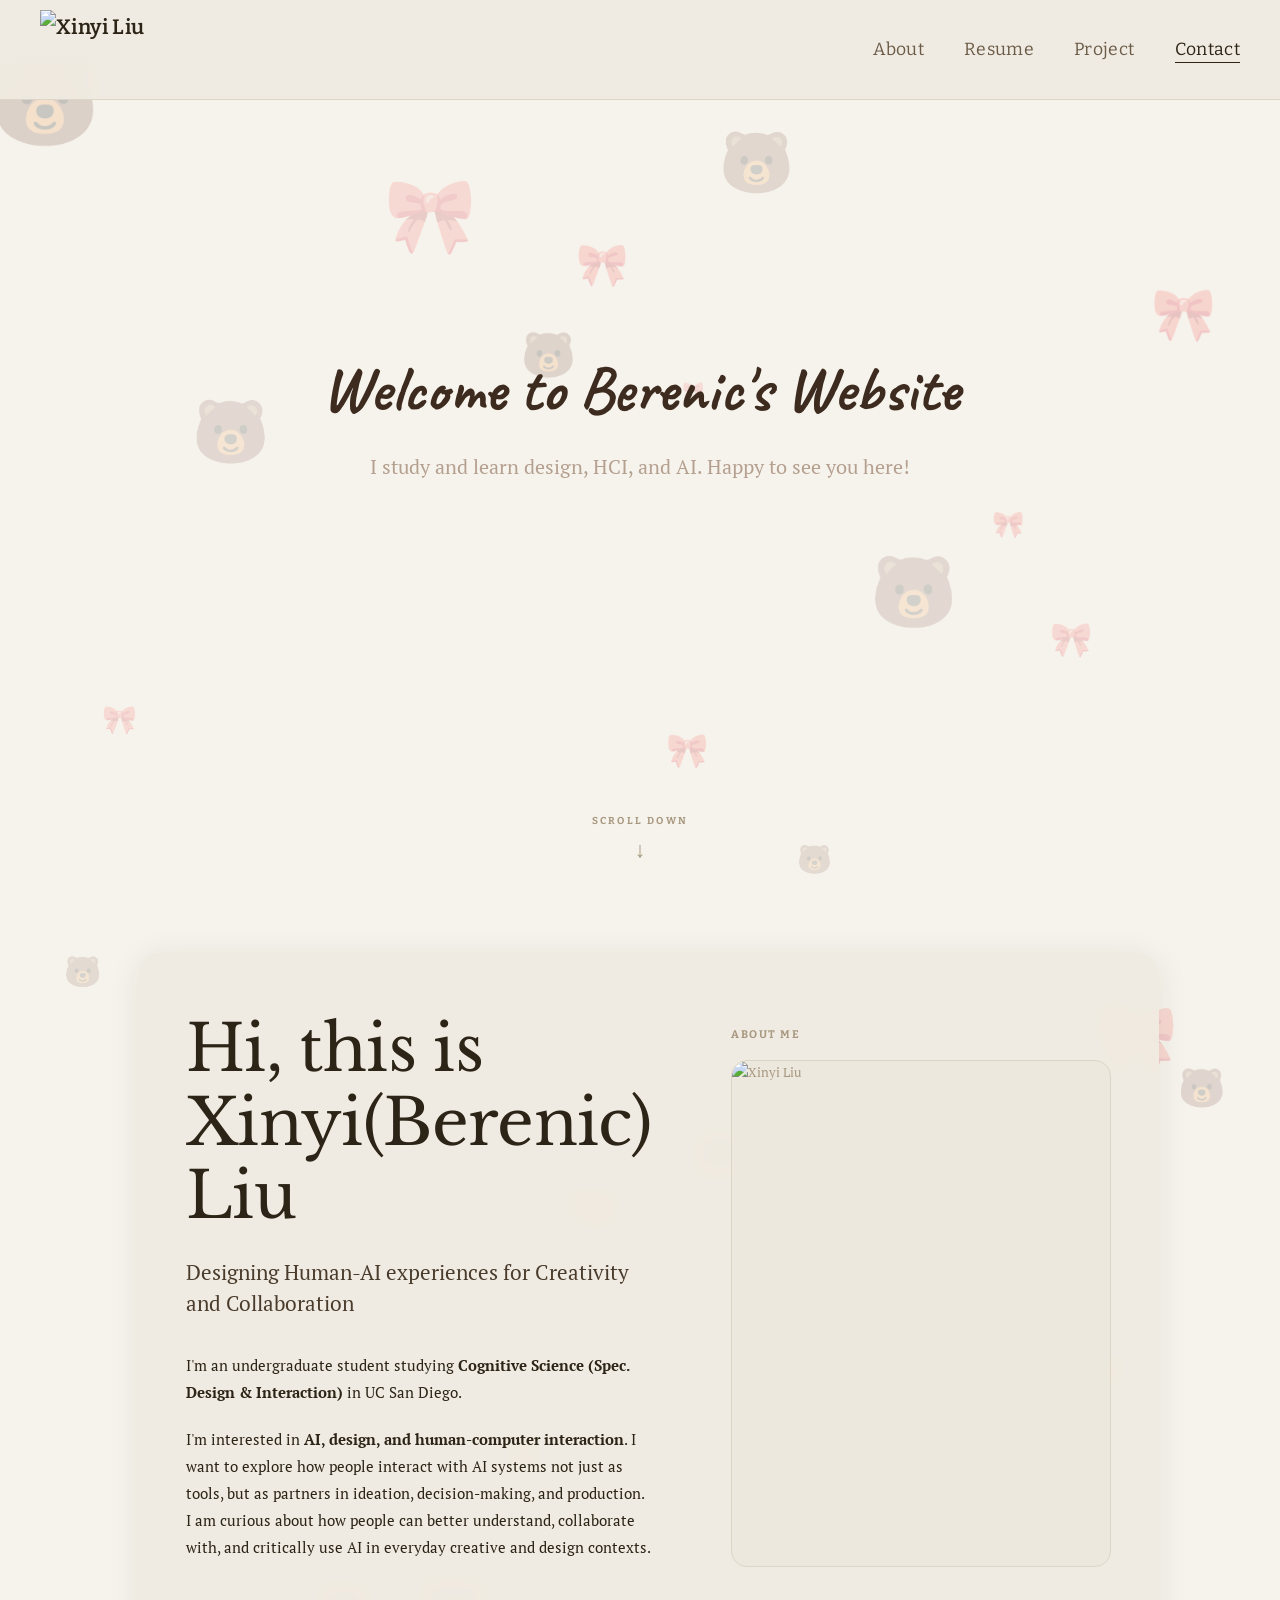
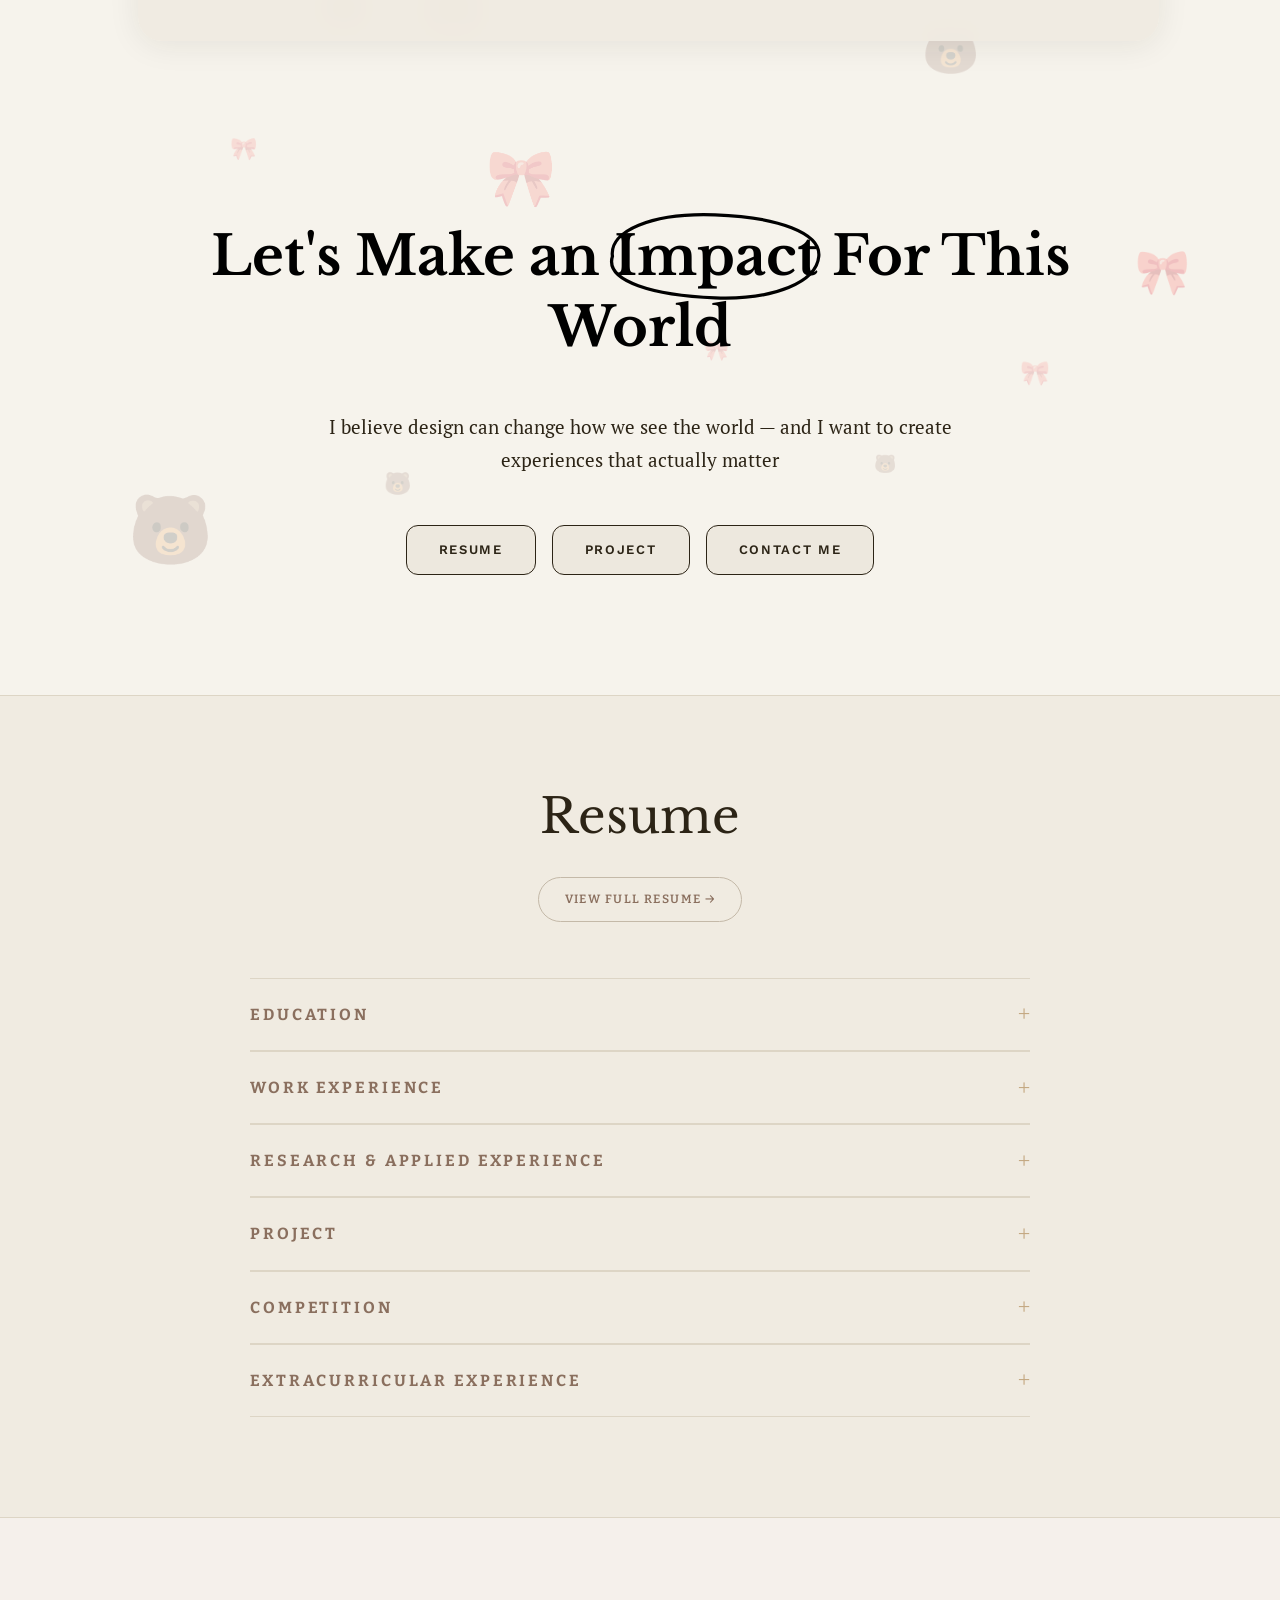
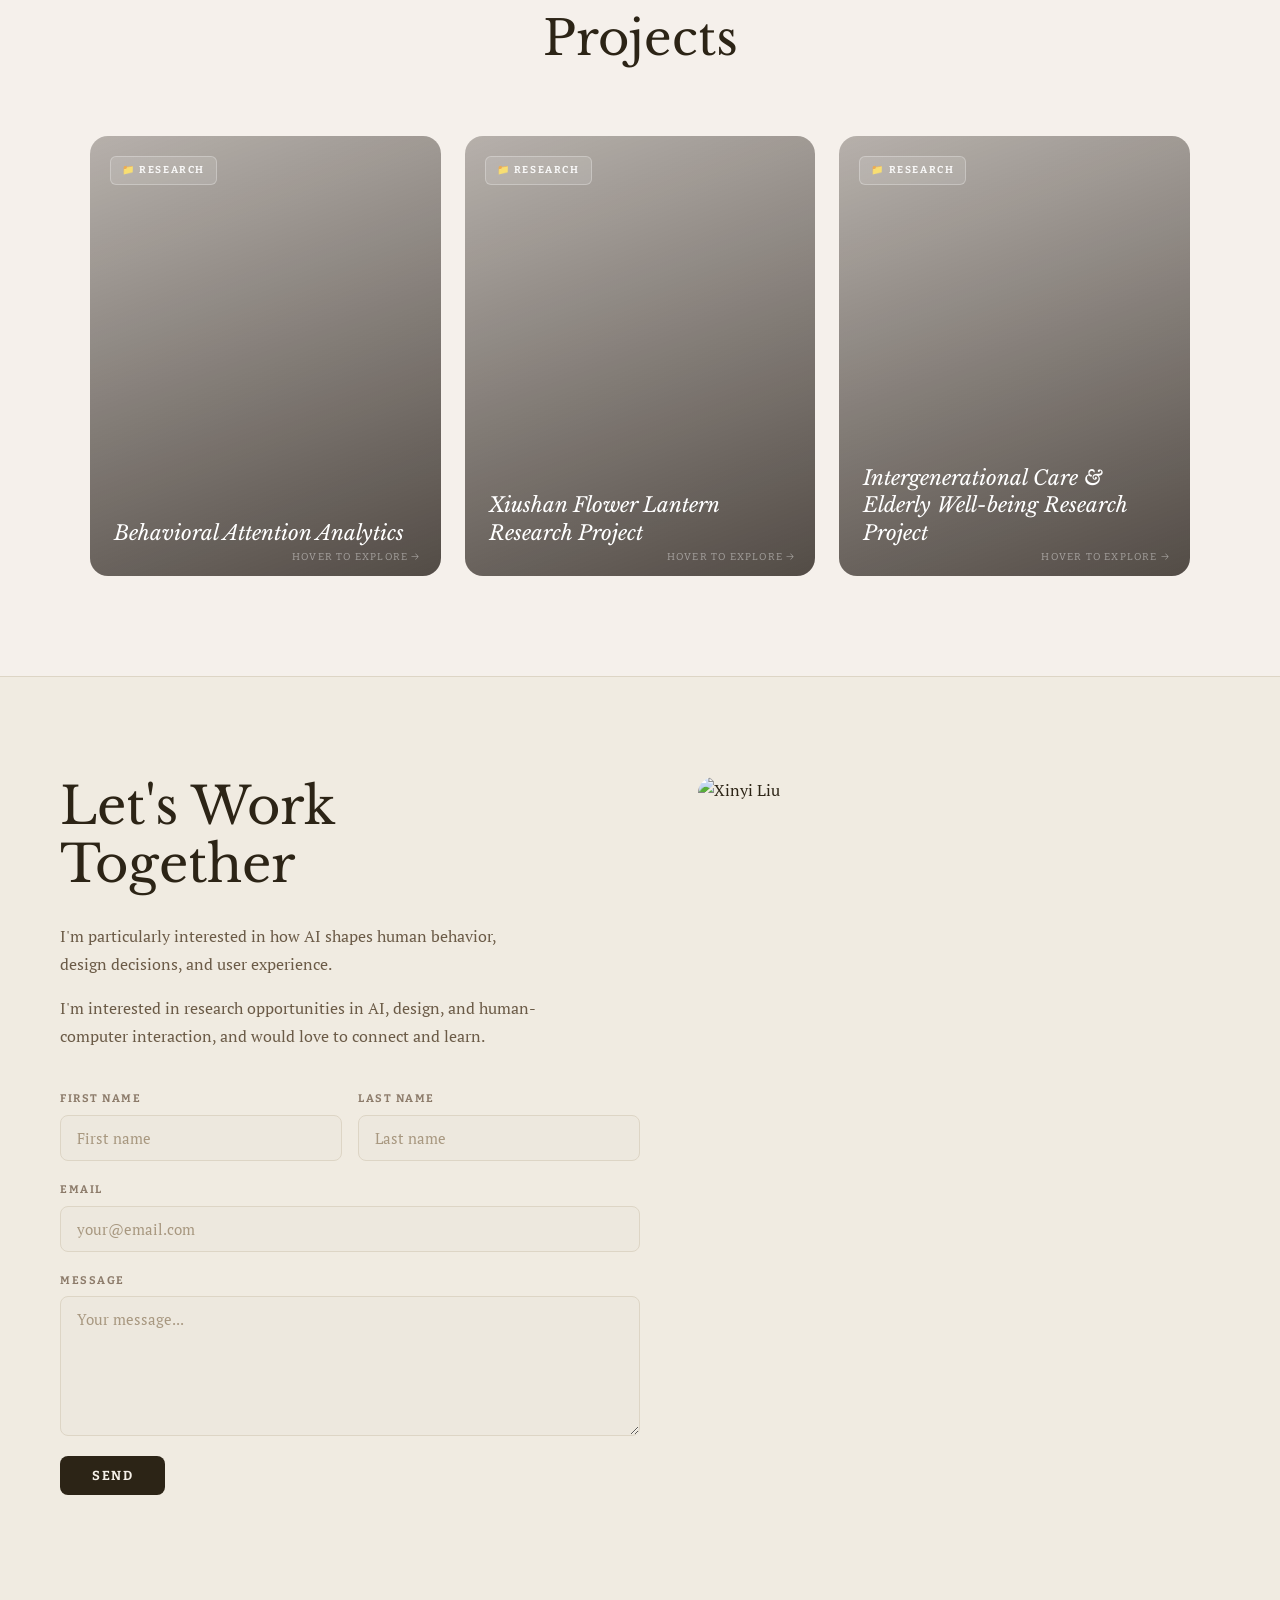
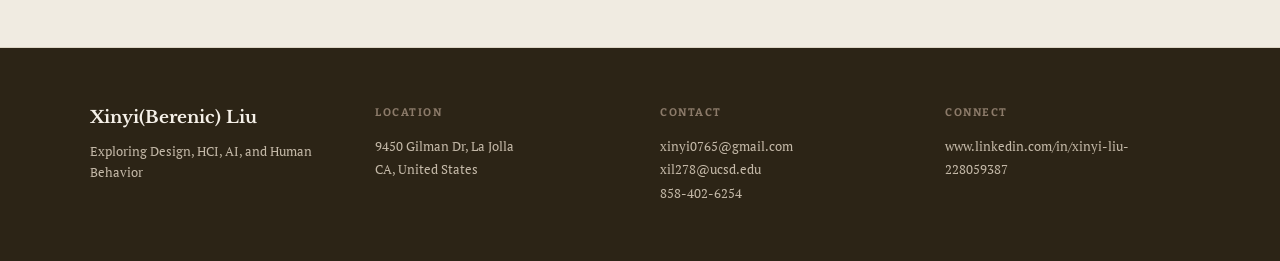
==== commit b907914d: "Remove 'View All Projects' button from projectSection Co-Authored-By: Claude Sonnet 4.6 <noreply@ant" ====
--- a/index.html
+++ b/index.html
@@ -1298,7 +1298,6 @@
     <section class="project-section reveal" id="projectSection">
       <div class="project-section-header">
         <h2>Projects</h2>
-        <a href="project.html" class="project-all-link">View All Projects →</a>
       </div>
 
       <div class="cards-grid">
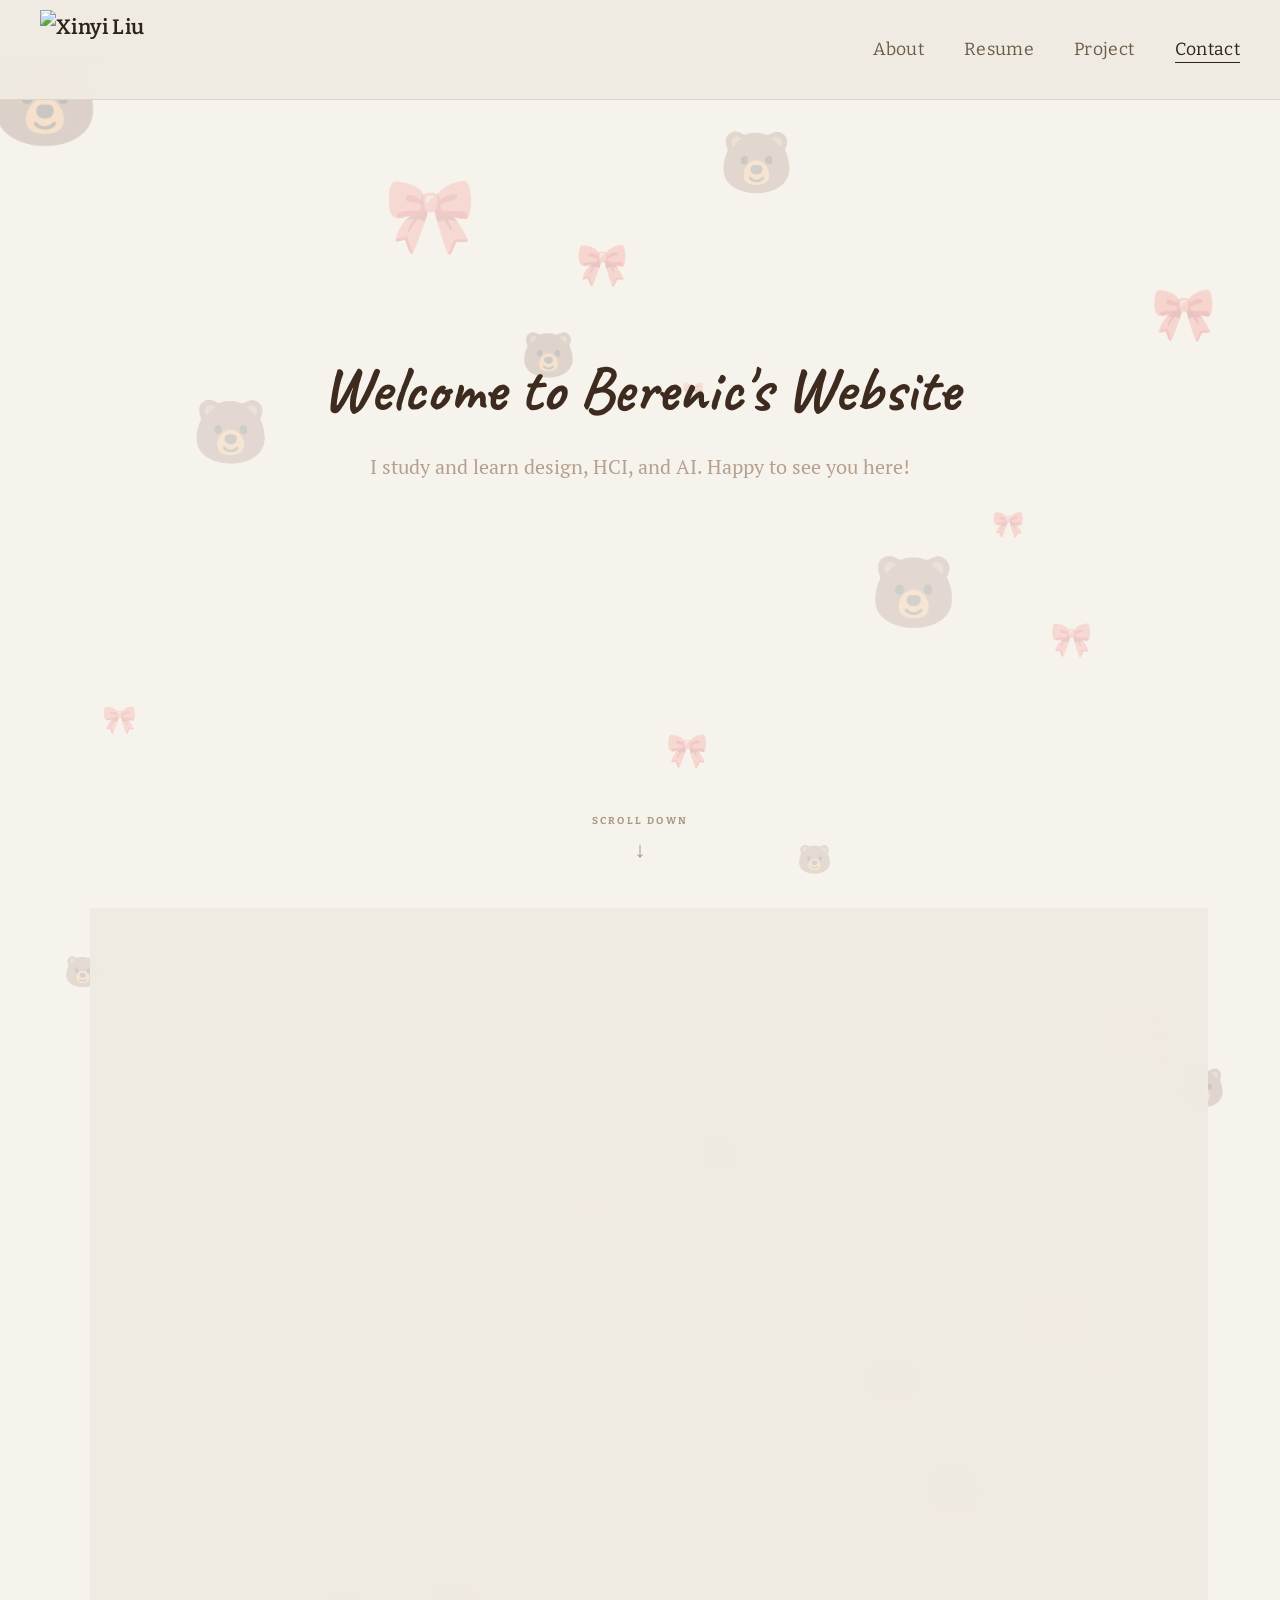
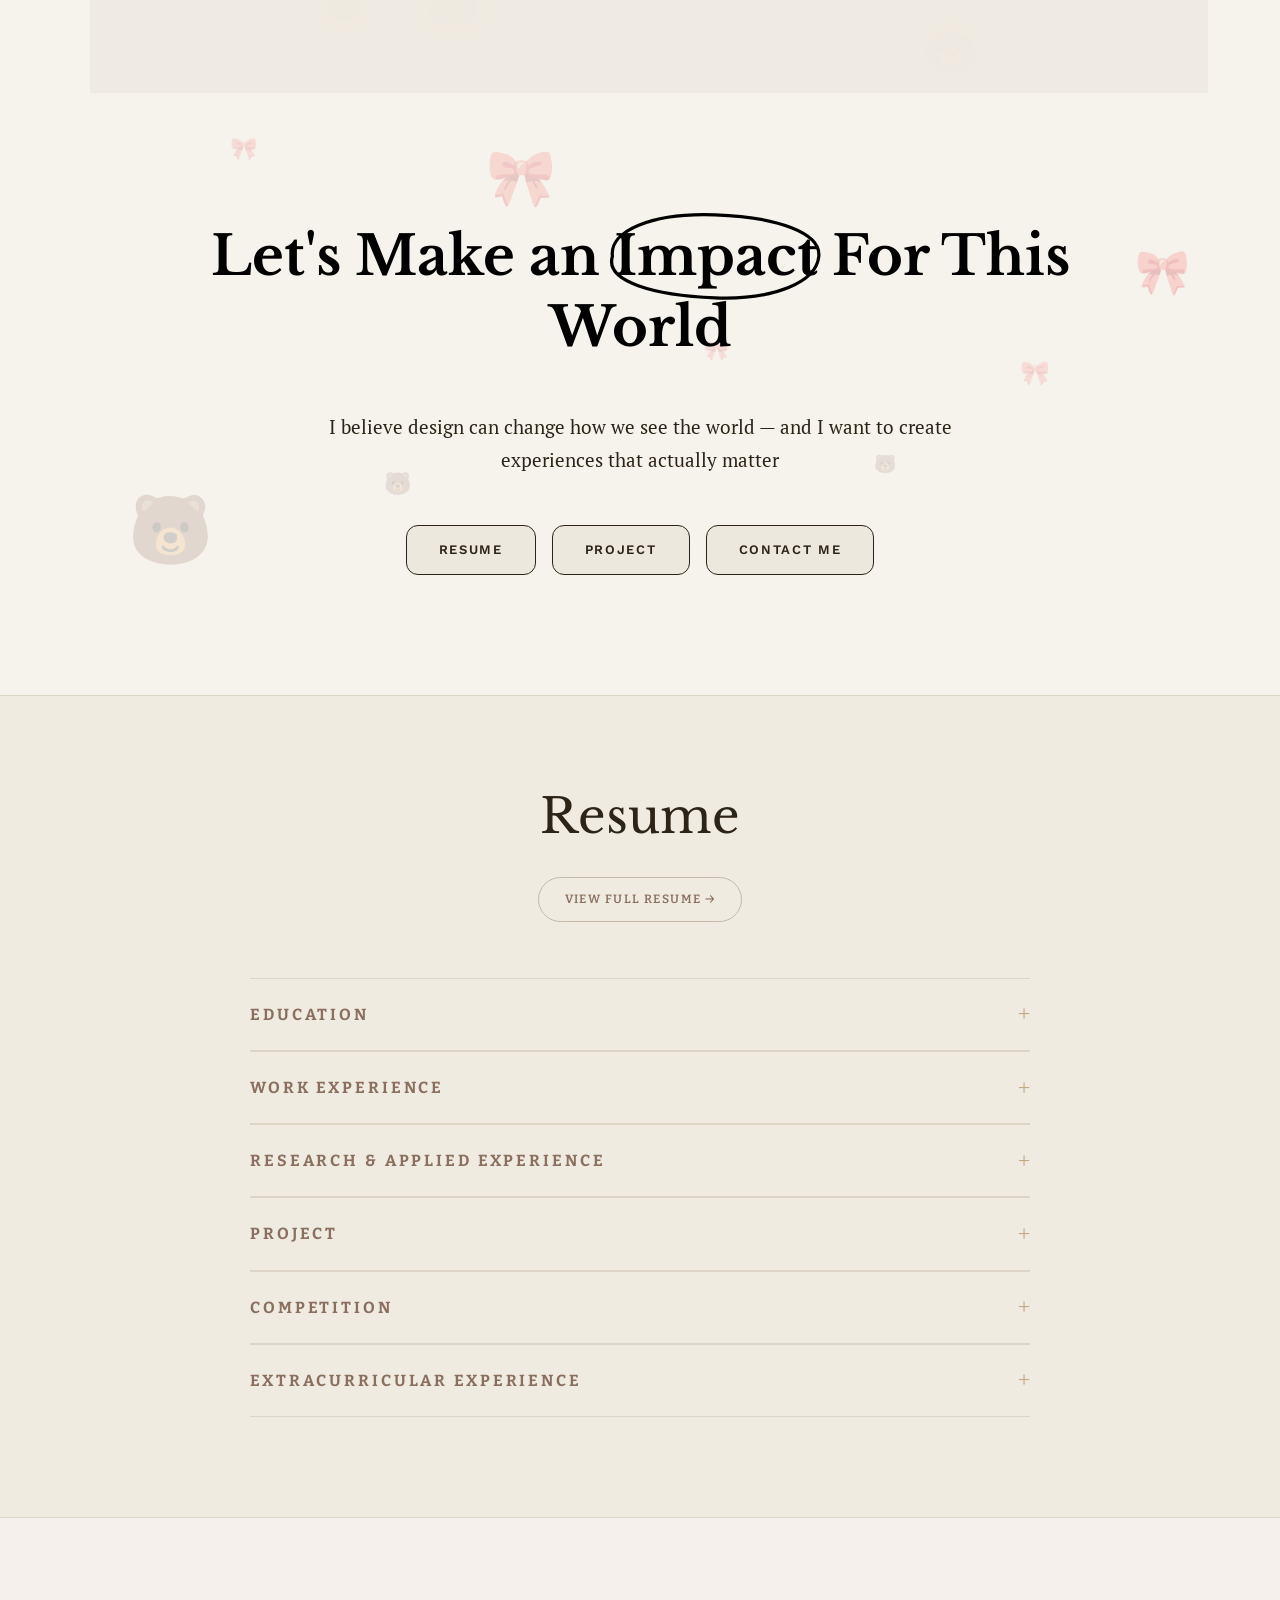
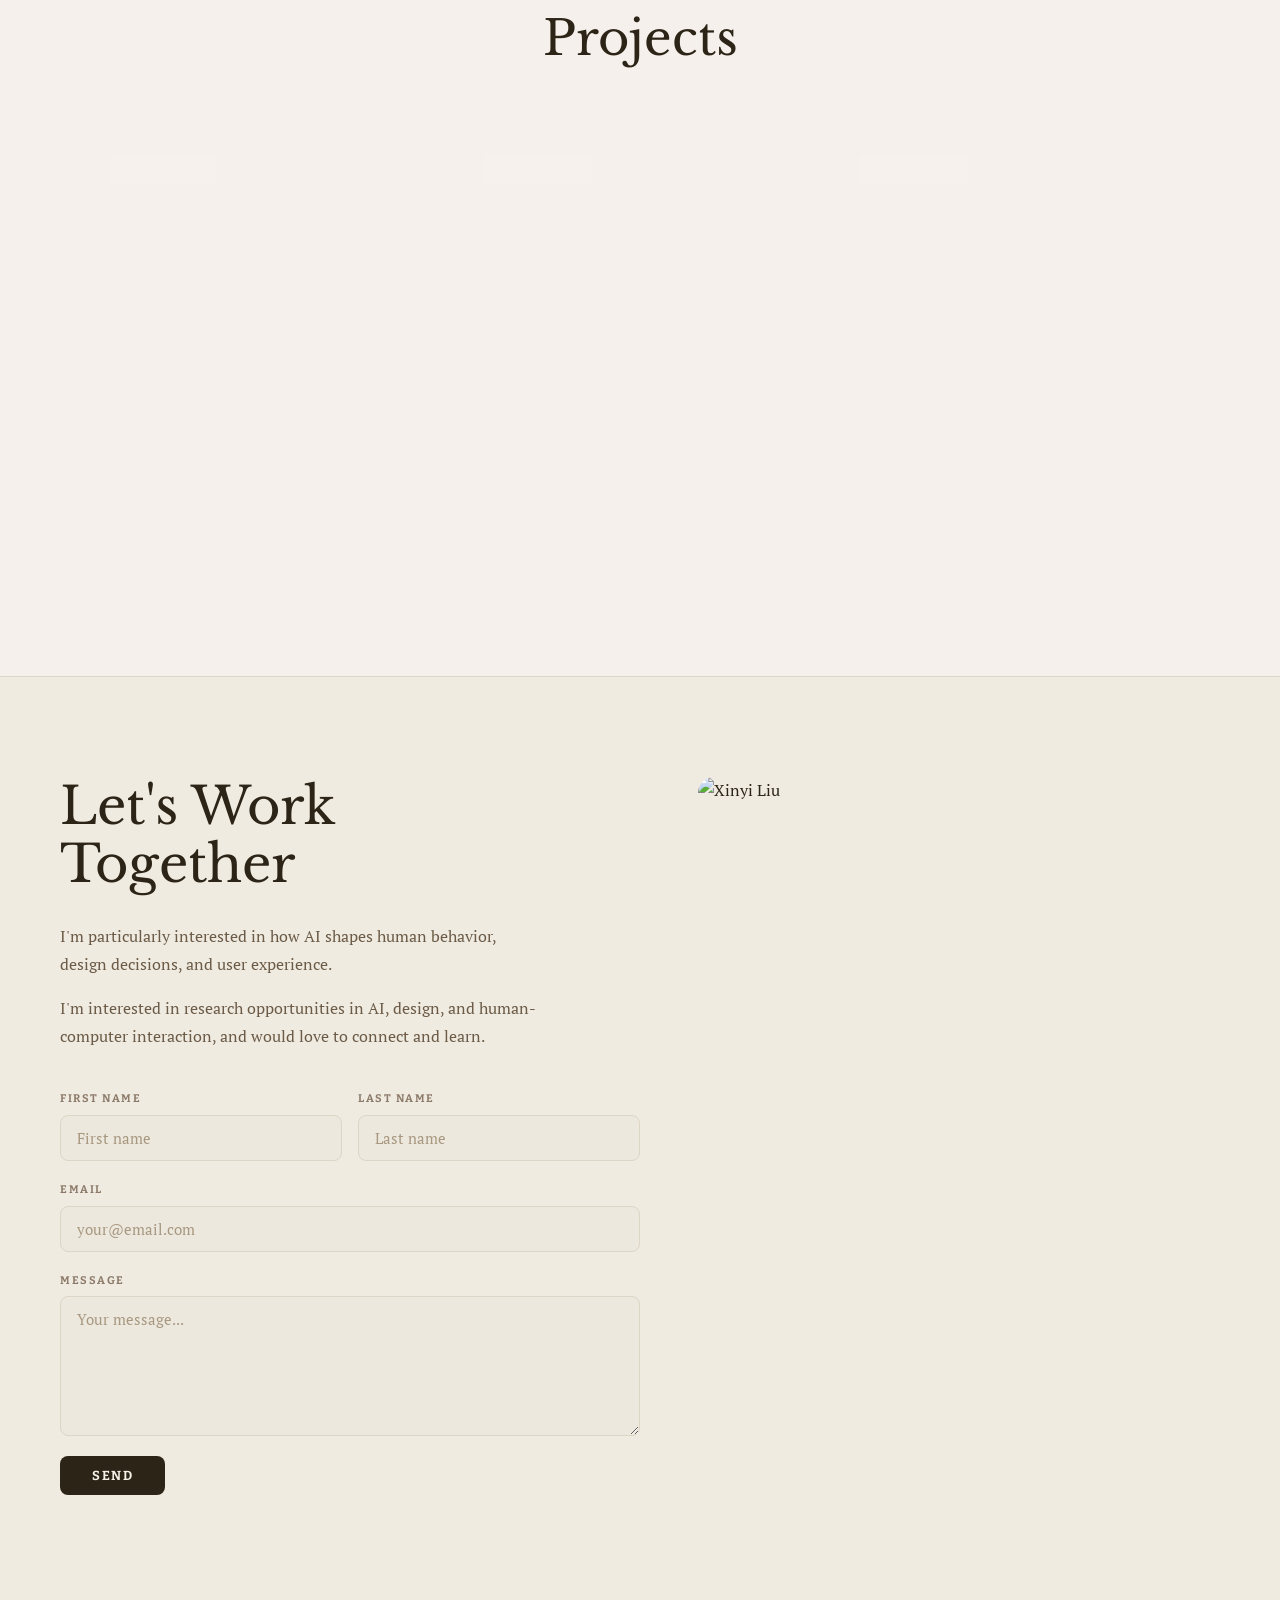
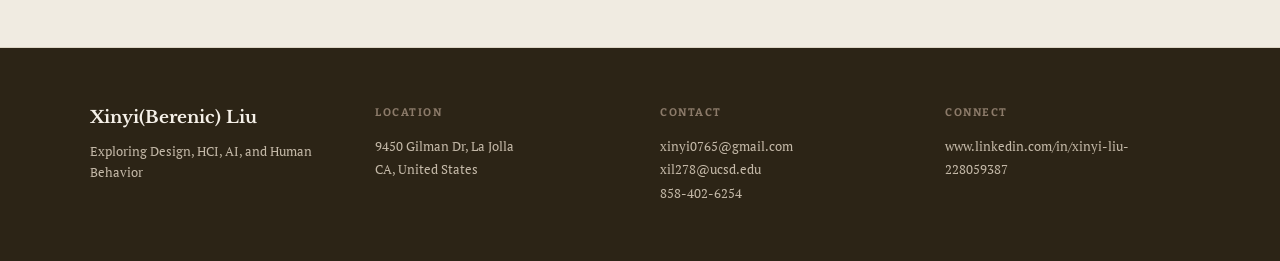
==== commit 0eaec5f6: "Simplify Behavioral Analytics card and remove its project page Card hover now shows only 'Work in Pr" ====
--- a/index.html
+++ b/index.html
@@ -1302,7 +1302,7 @@
 
       <div class="cards-grid">
 
-        <a class="card-wrapper" href="project-behavioral.html">
+        <a class="card-wrapper">
           <div class="card-inner">
             <div class="card-front">
               <span class="card-badge">📁 Research</span>
@@ -1310,16 +1310,7 @@
               <span class="card-front-hint">hover to explore →</span>
             </div>
             <div class="card-back">
-              <div>
-                <p class="card-back-eyebrow">📁 Research · In Progress</p>
-                <p class="card-back-title">Behavioral Attention Analytics</p>
-                <p class="card-back-desc">Explores how cognitive load and attentional residue impact focus and productivity. Designing a system that tracks user behavior and delivers targeted interventions.</p>
-              </div>
-              <div class="card-pills">
-                <span class="card-pill">UX Research</span>
-                <span class="card-pill">Cognitive Science</span>
-                <span class="card-pill">HCI</span>
-              </div>
+              <p class="card-back-title">Work in Progress</p>
             </div>
           </div>
         </a>
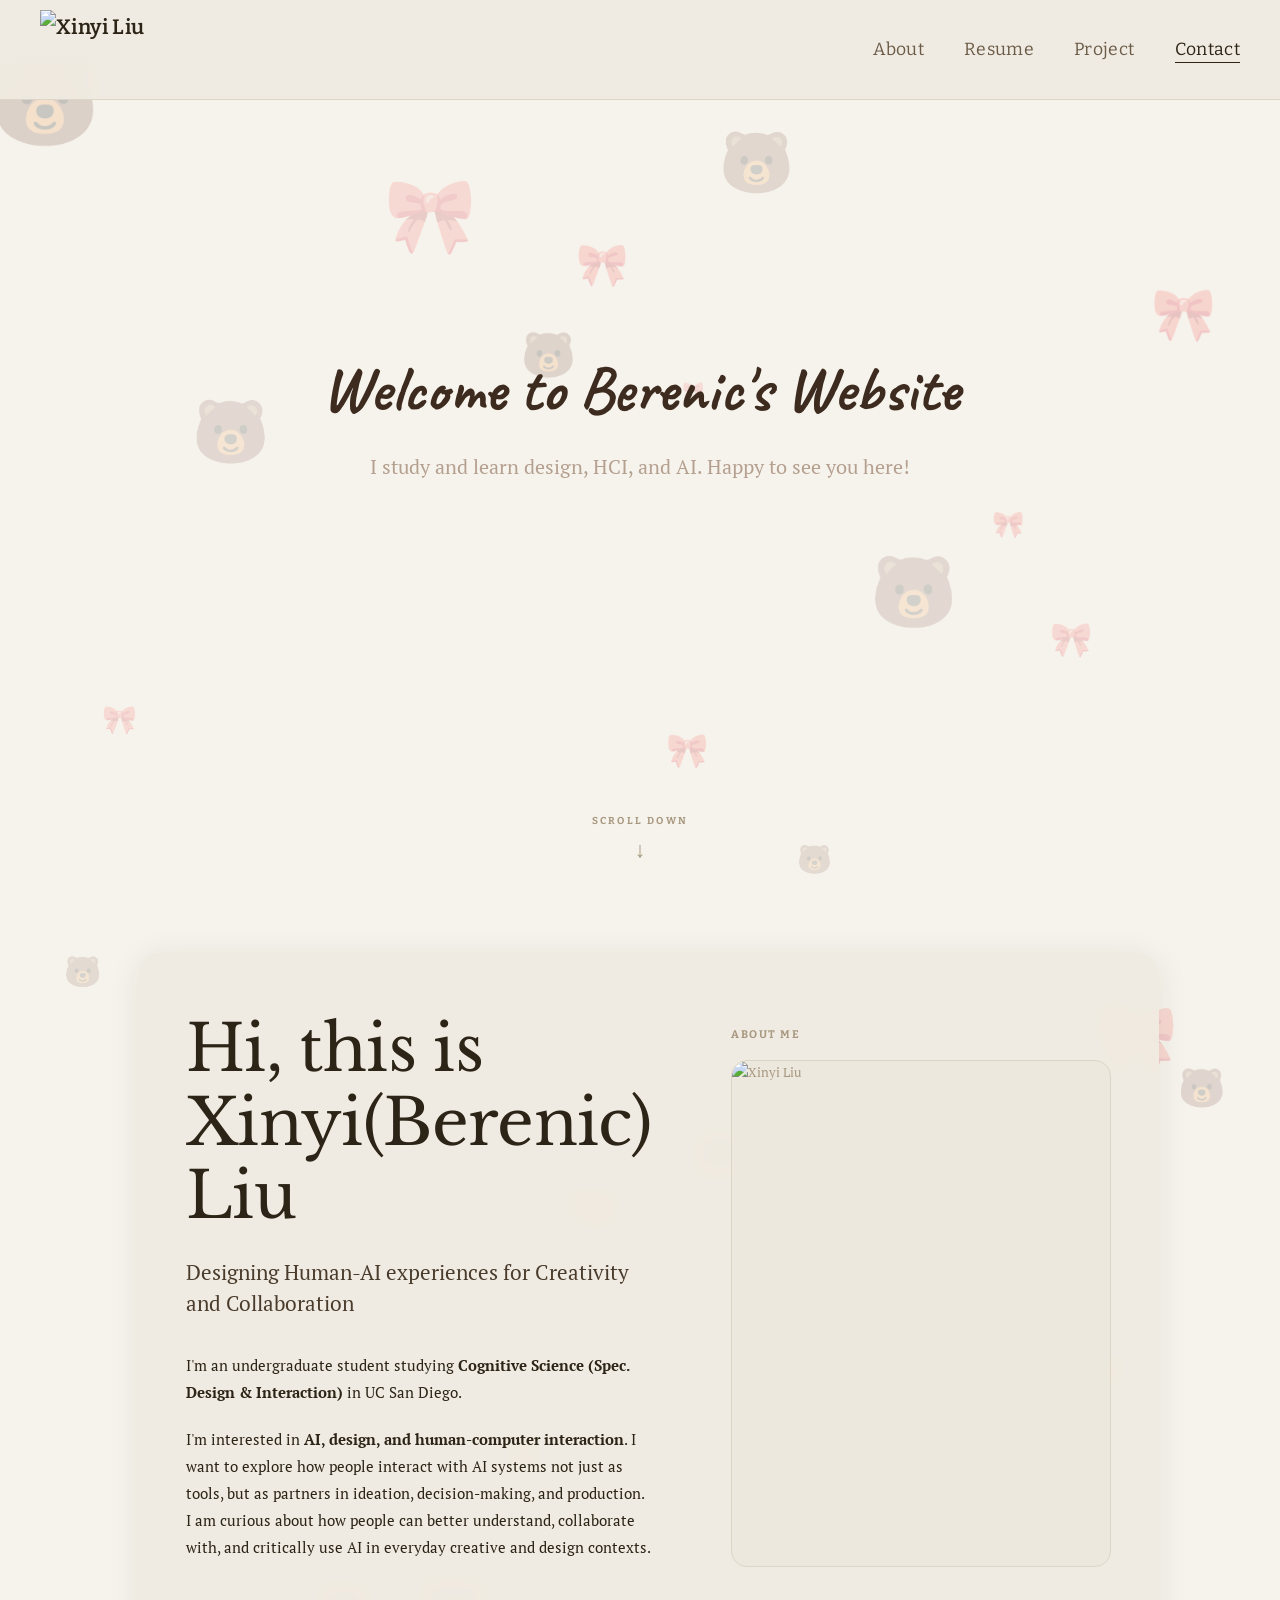
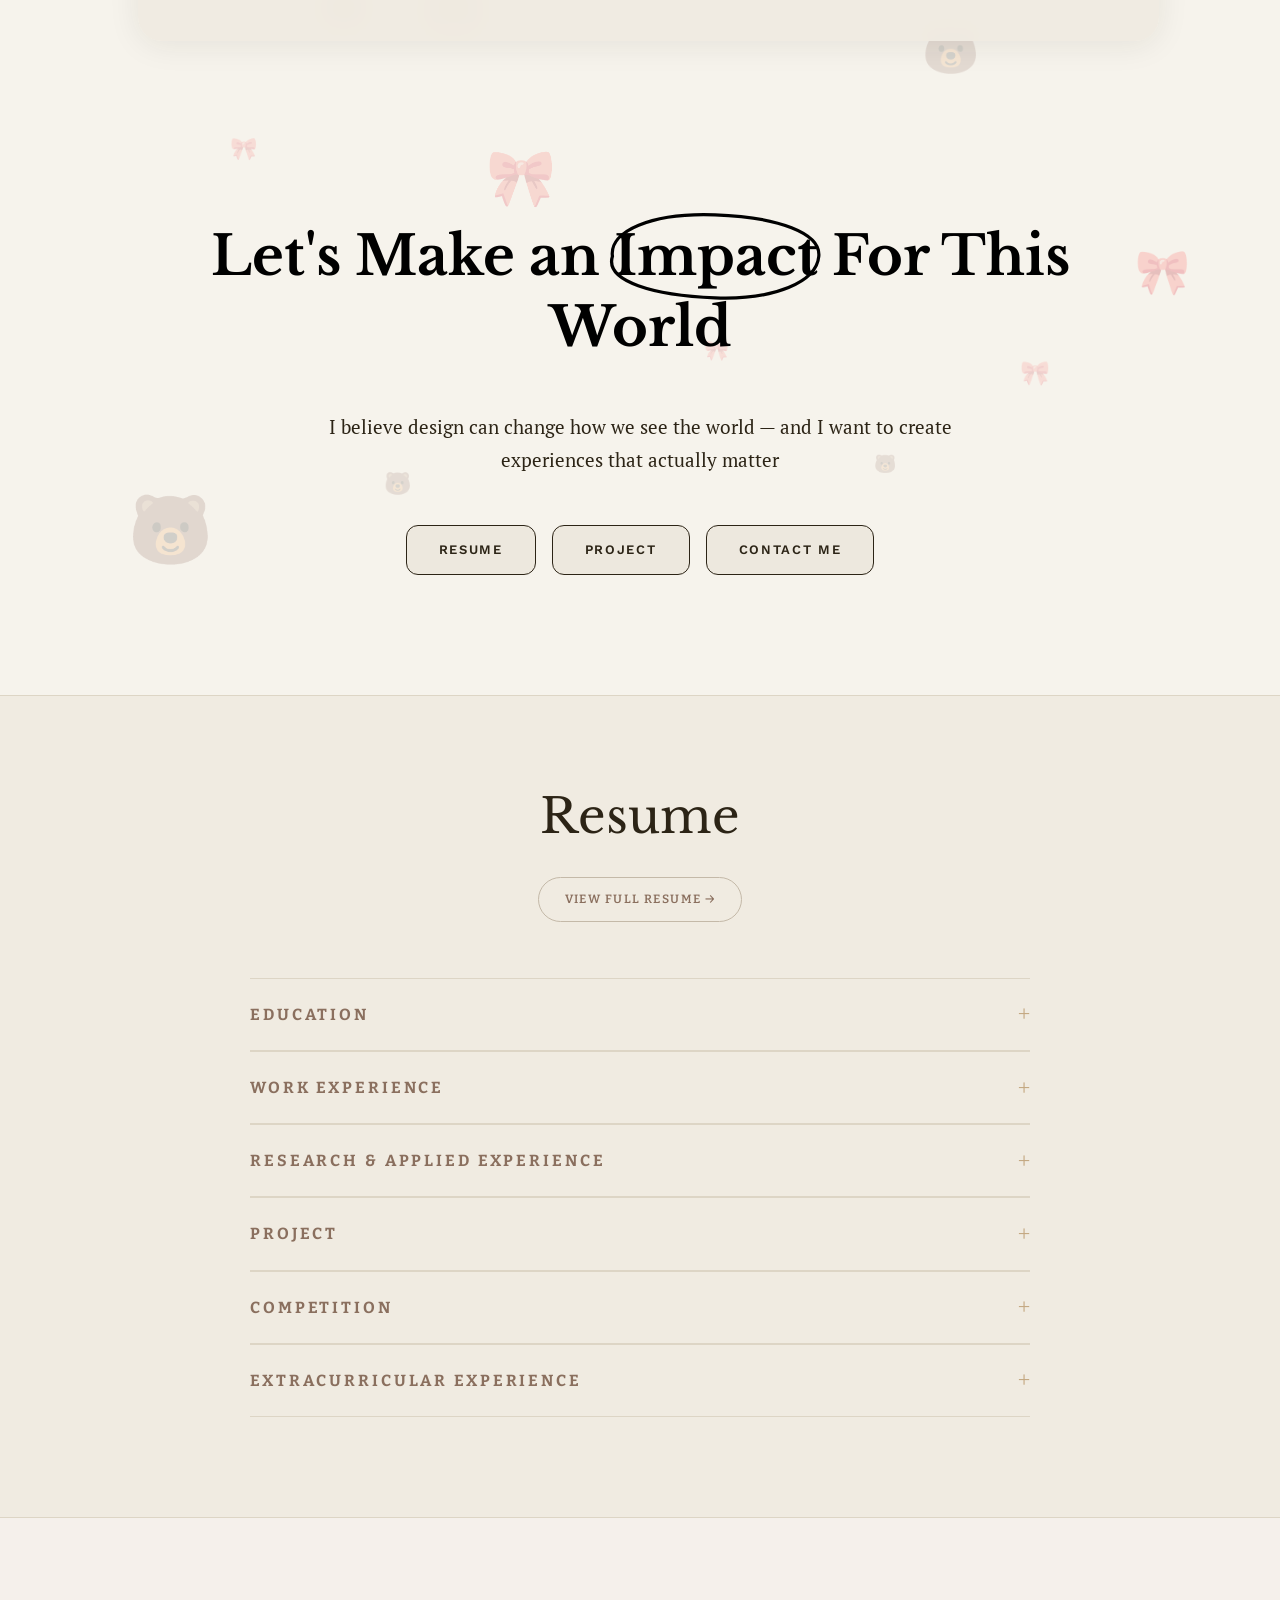
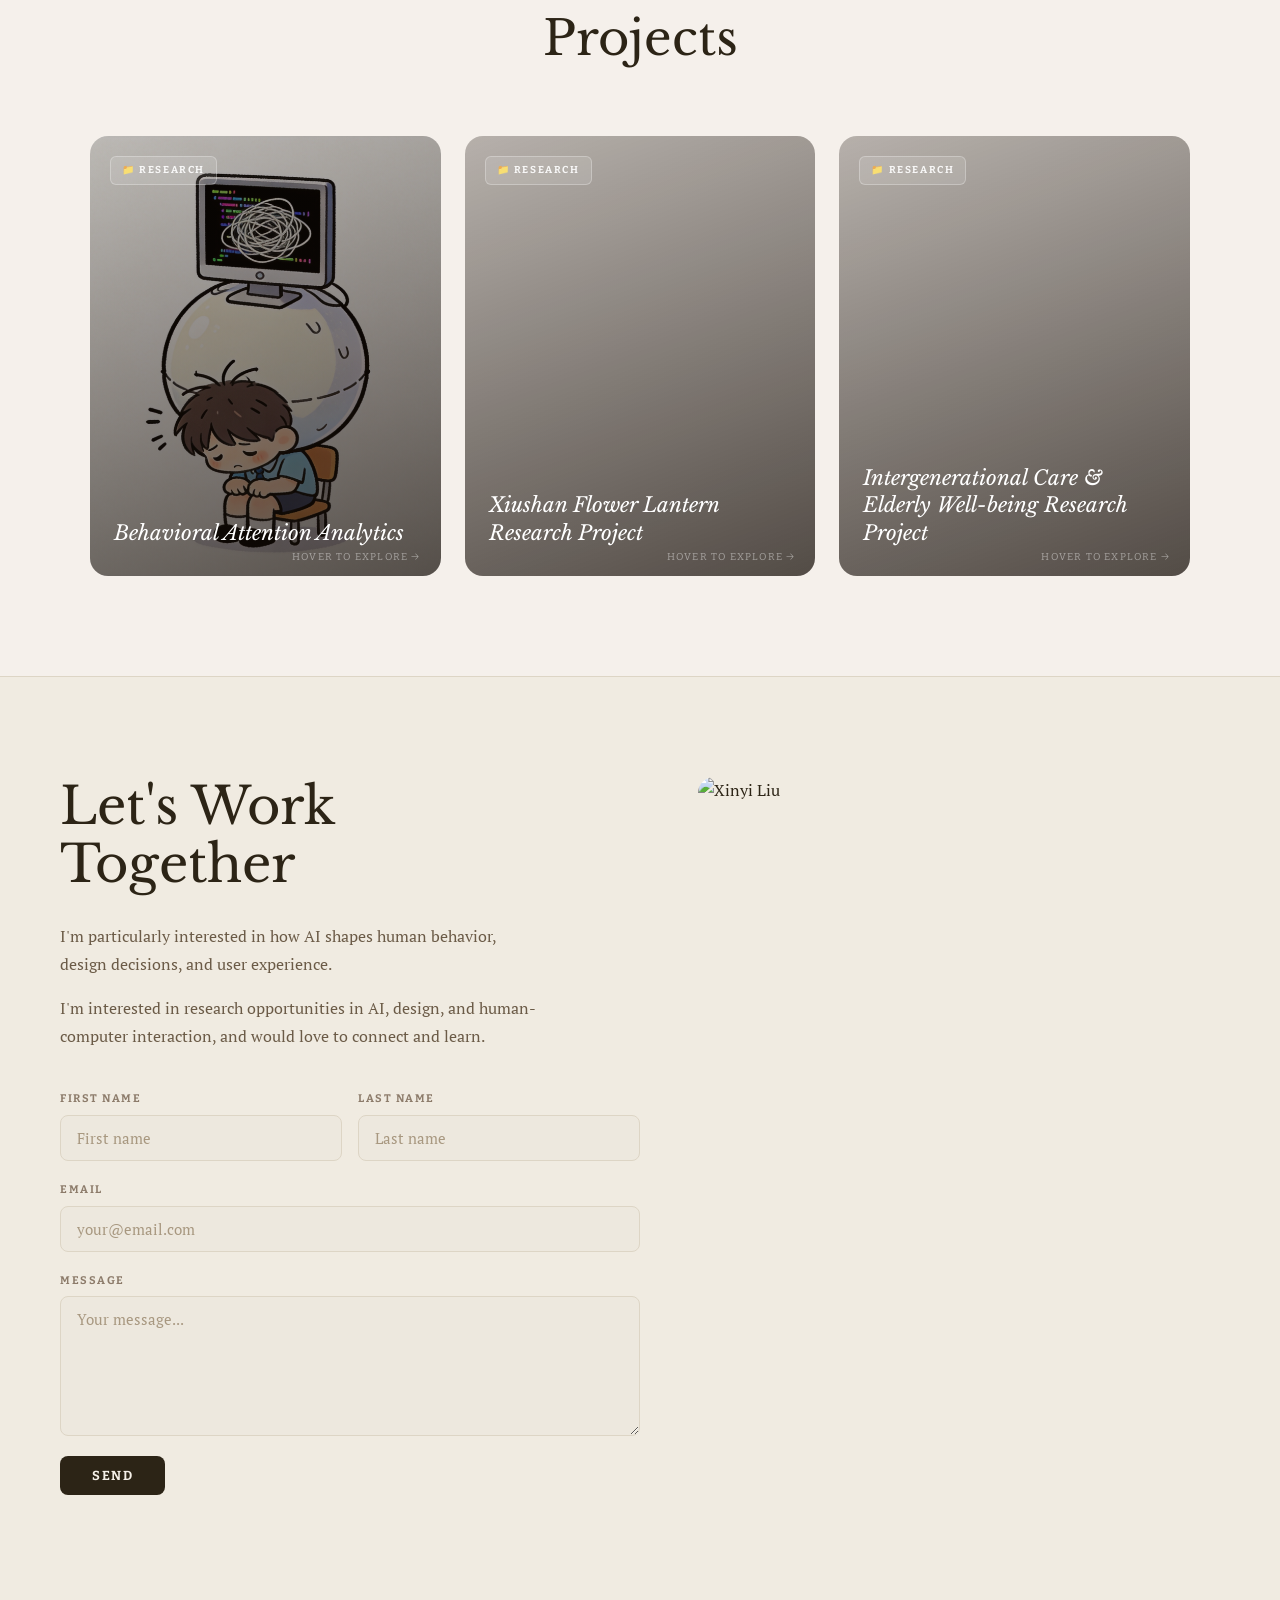
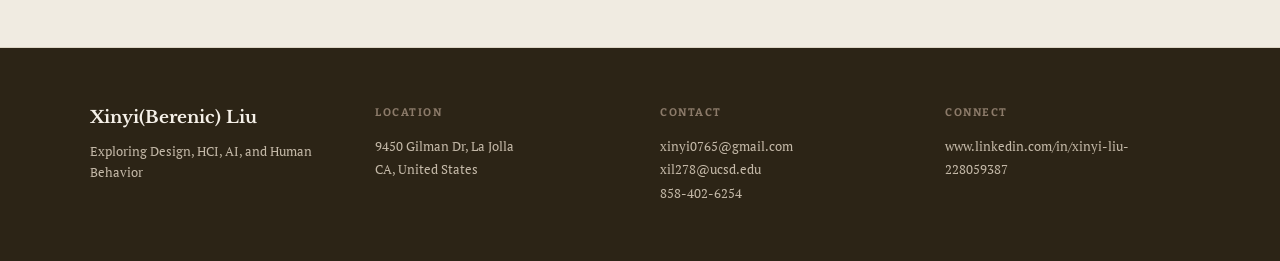
==== commit 603b4ddb: "Use attention photo.png as Behavioral Analytics card background Add card-front--behavioral modifier " ====
--- a/index.html
+++ b/index.html
@@ -578,6 +578,10 @@
       background-position: center;
     }
 
+    .project-section .card-front--behavioral {
+      background-image: url('attention photo.png');
+    }
+
     .project-section .card-front::after {
       content: '';
       position: absolute;
@@ -684,6 +688,25 @@
       border: 1px solid #DDD5C5;
       border-radius: 100px;
       padding: 4px 12px;
+    }
+
+    .project-section .card-view-btn {
+      display: inline-block;
+      margin-top: 18px;
+      padding: 9px 20px;
+      background: #2C2416;
+      color: #F6F3EC;
+      font-family: 'Bitter', Georgia, serif;
+      font-size: 11px;
+      font-weight: 700;
+      letter-spacing: 0.14em;
+      text-transform: uppercase;
+      border-radius: 4px;
+      transition: background 0.2s;
+    }
+
+    .project-section .card-wrapper:hover .card-view-btn {
+      background: #4a3a28;
     }
 
     /* ── Contact Section ── */
@@ -1304,7 +1327,7 @@
 
         <a class="card-wrapper">
           <div class="card-inner">
-            <div class="card-front">
+            <div class="card-front card-front--behavioral">
               <span class="card-badge">📁 Research</span>
               <p class="card-front-title">Behavioral Attention Analytics</p>
               <span class="card-front-hint">hover to explore →</span>
@@ -1333,6 +1356,7 @@
                 <span class="card-pill">Design Research</span>
                 <span class="card-pill">AR</span>
               </div>
+              <span class="card-view-btn">VIEW PROJECT →</span>
             </div>
           </div>
         </a>
@@ -1355,6 +1379,7 @@
                 <span class="card-pill">UX Design</span>
                 <span class="card-pill">Community Care</span>
               </div>
+              <span class="card-view-btn">VIEW PROJECT →</span>
             </div>
           </div>
         </a>
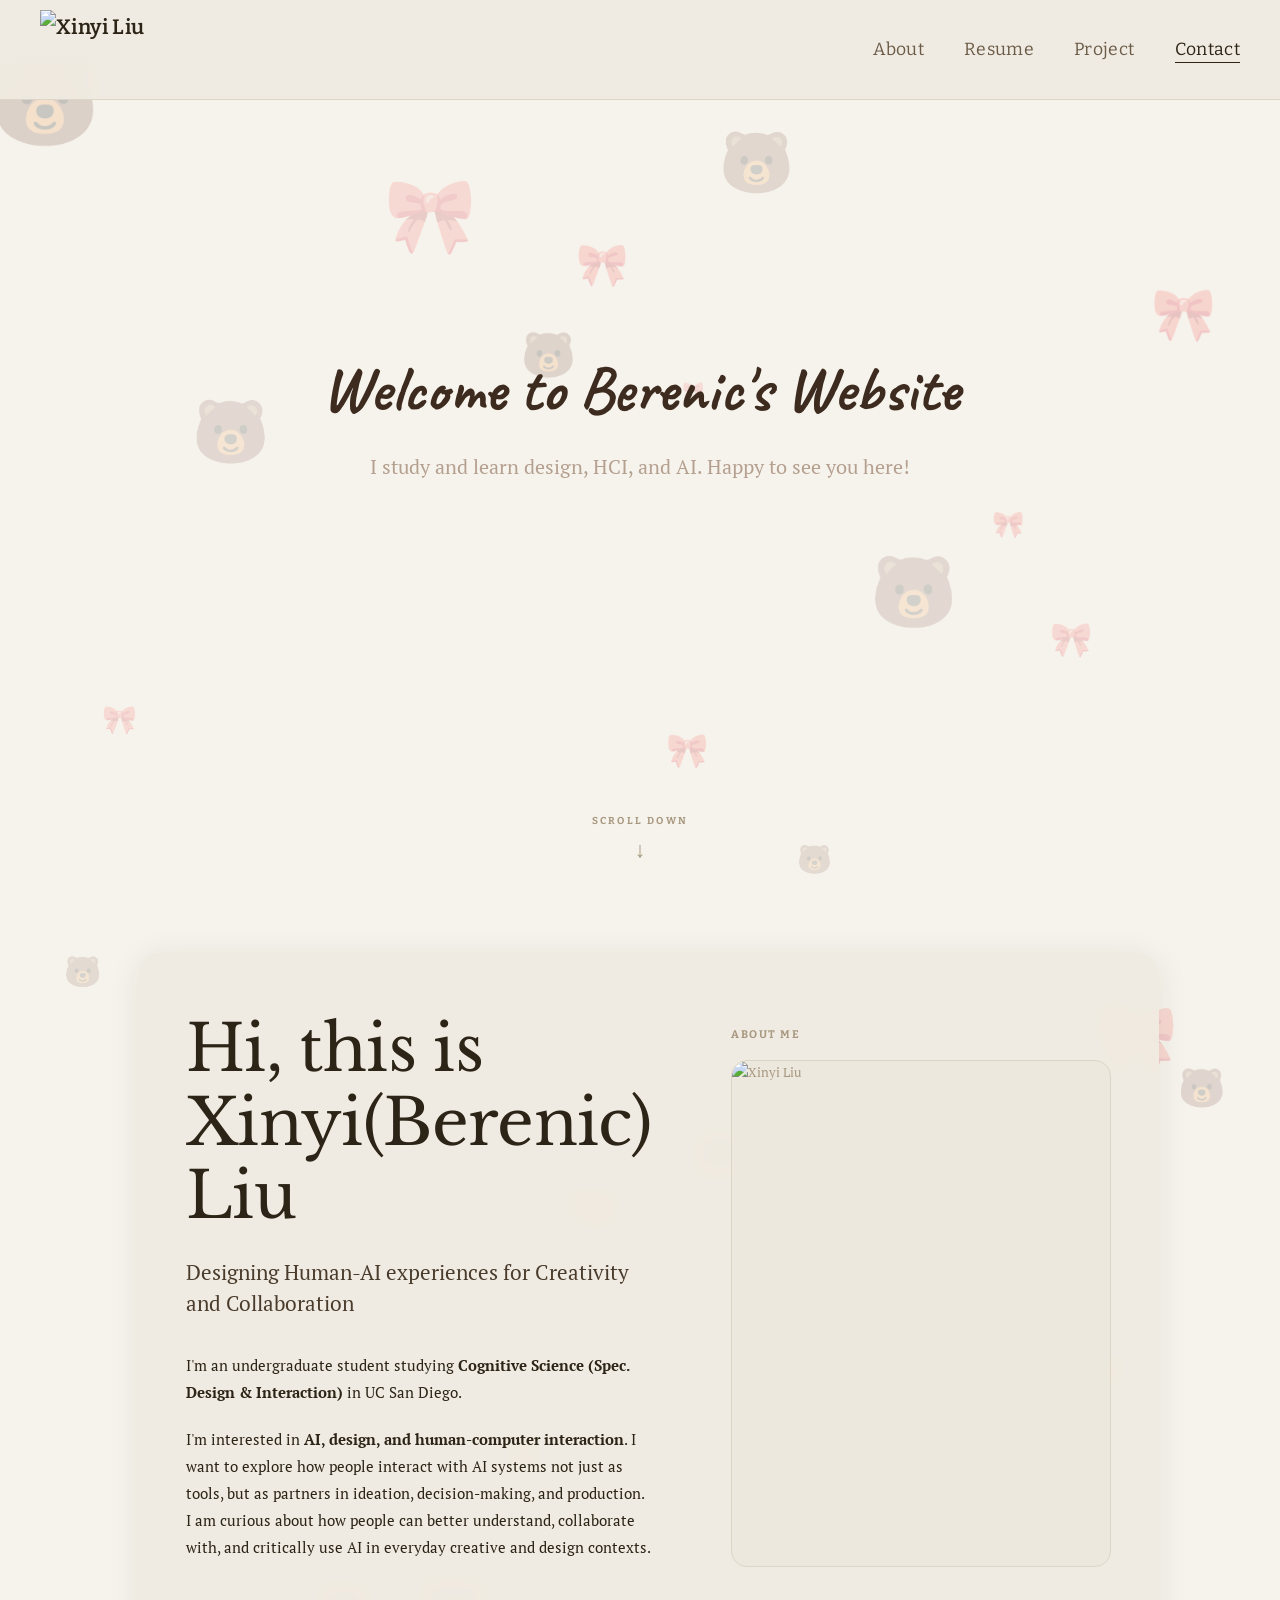
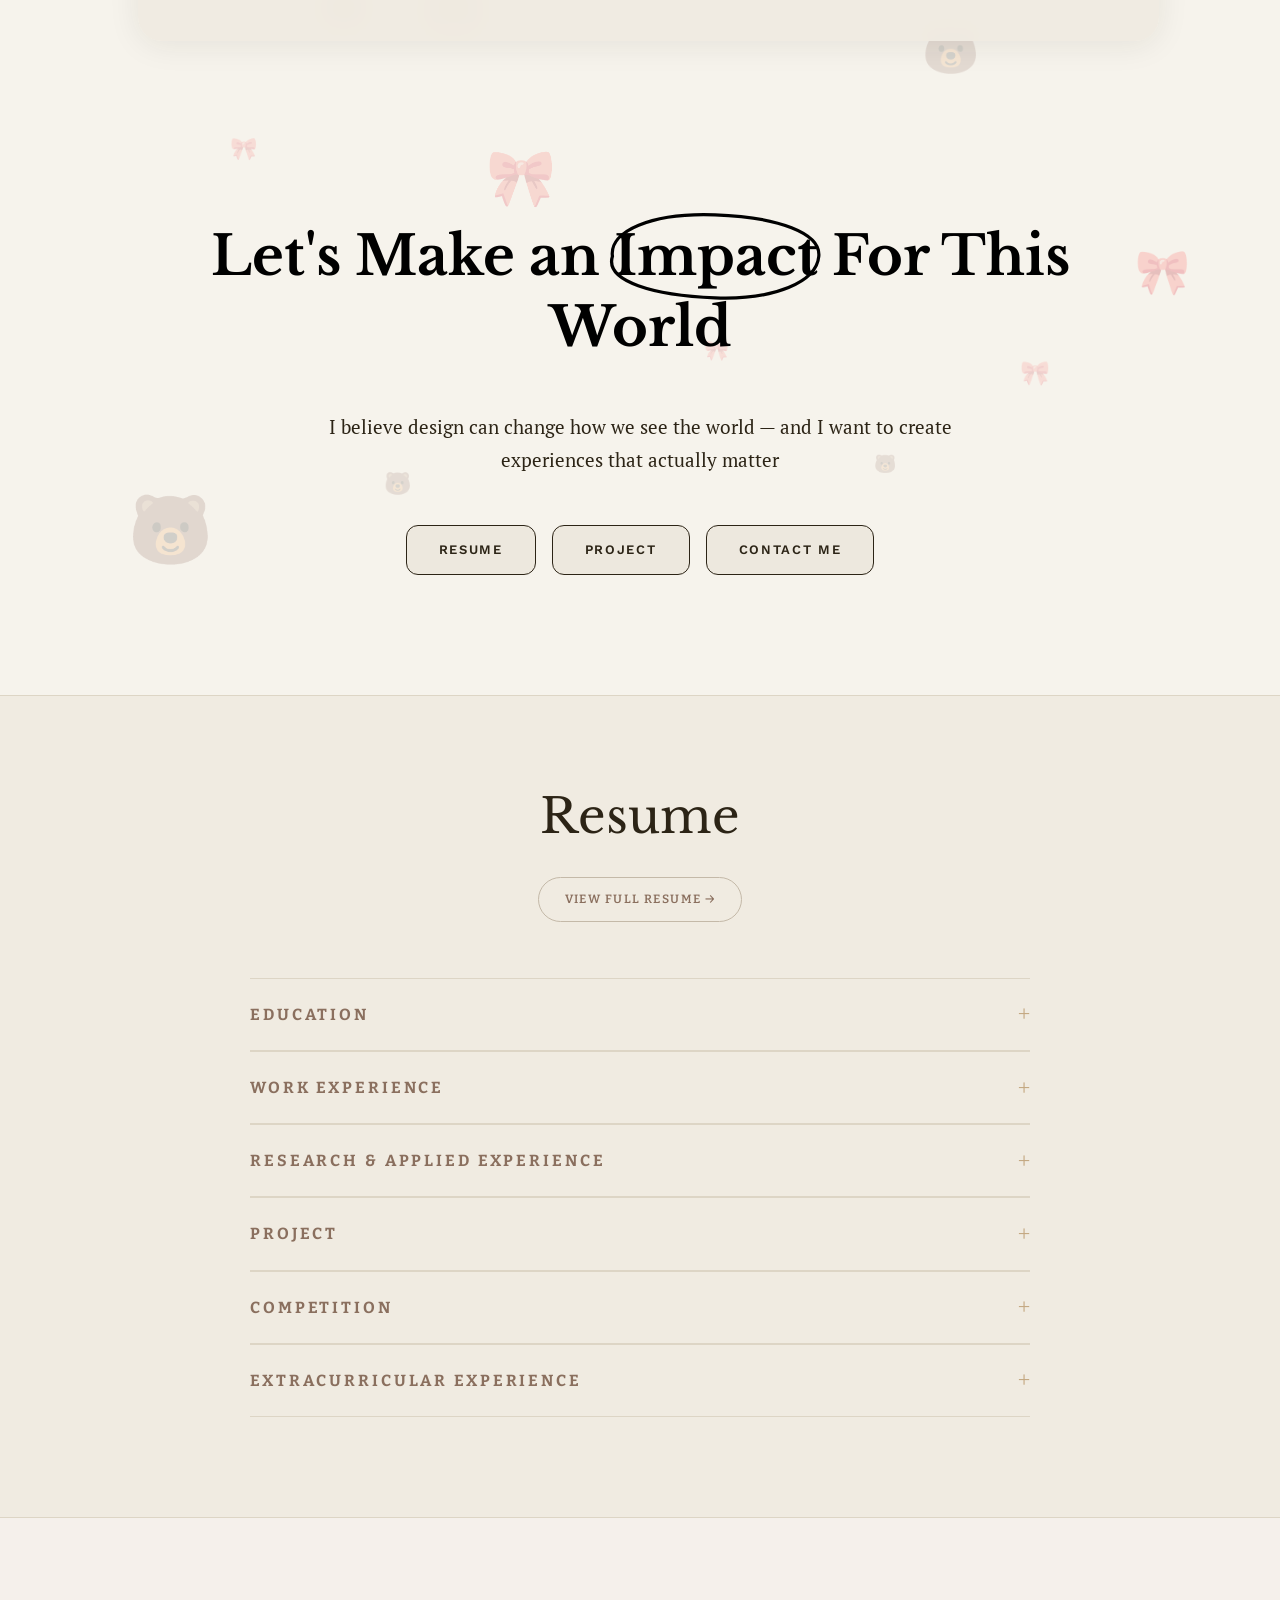
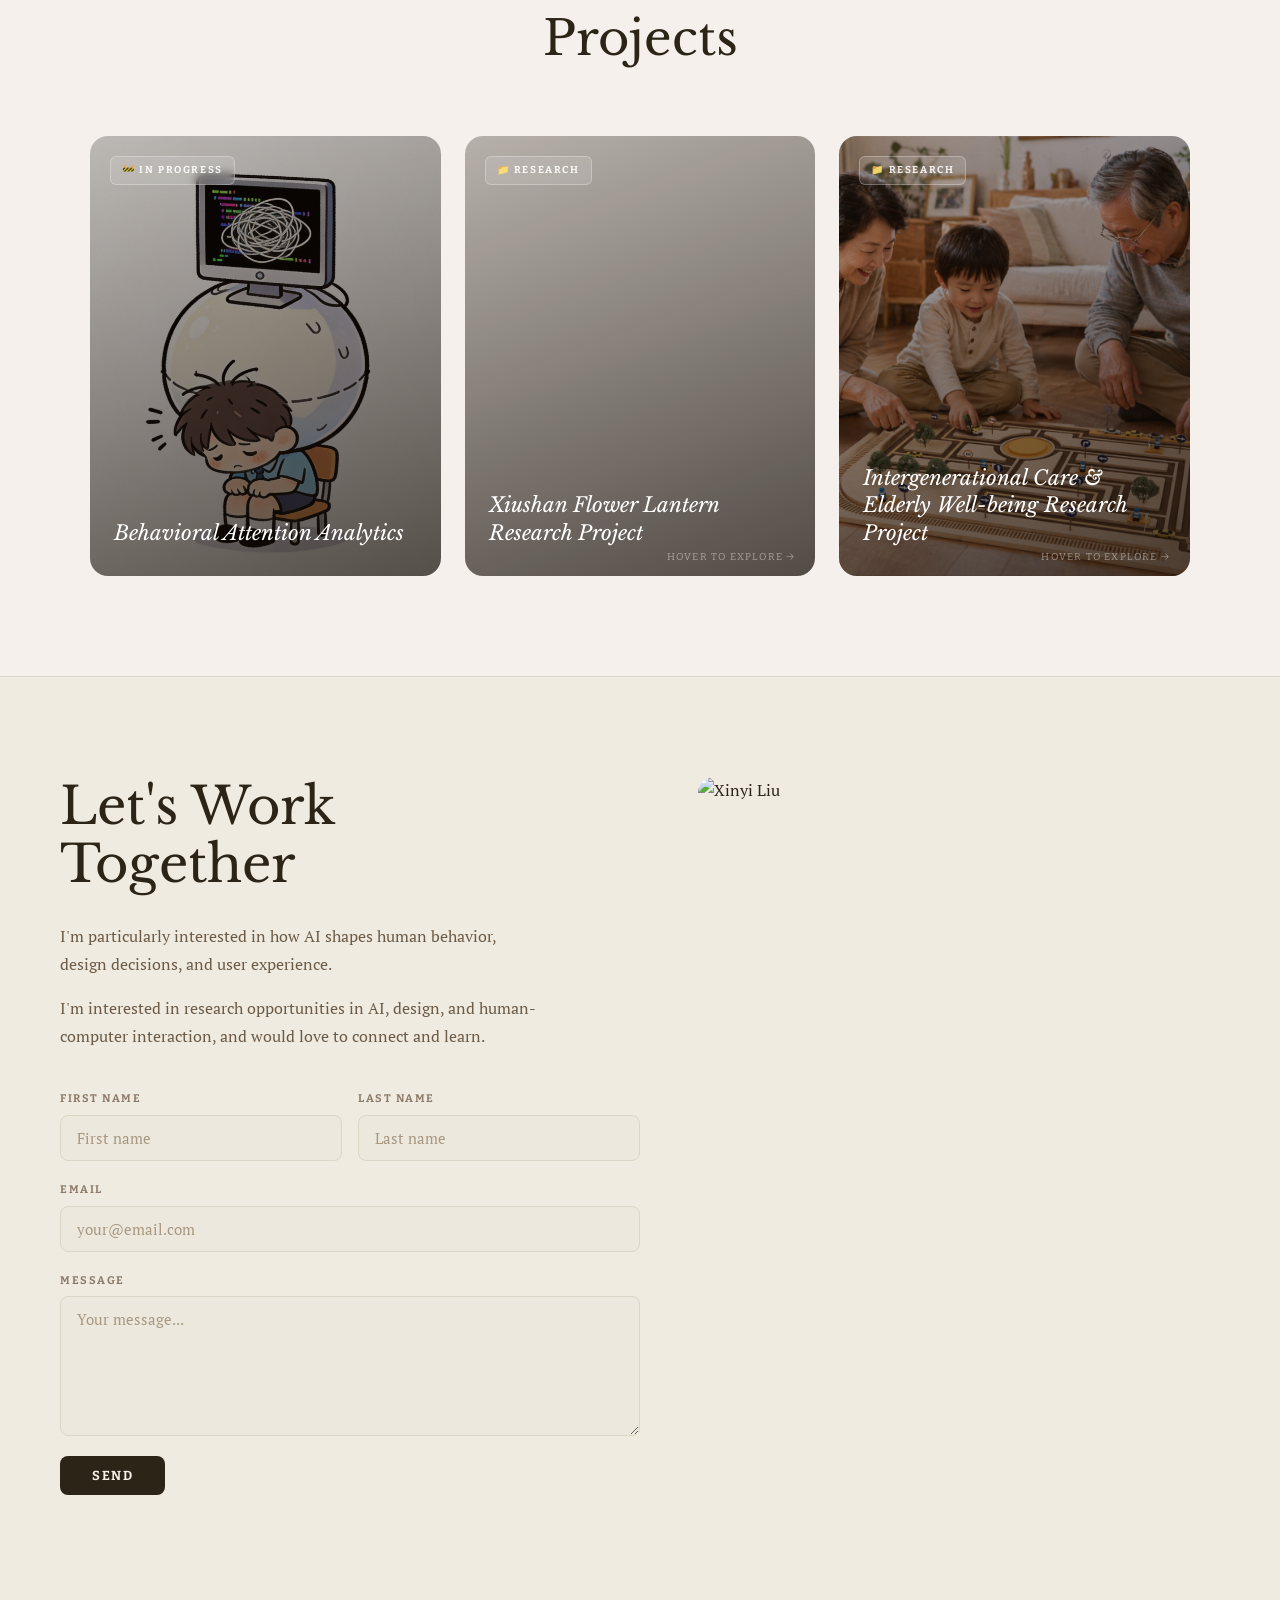
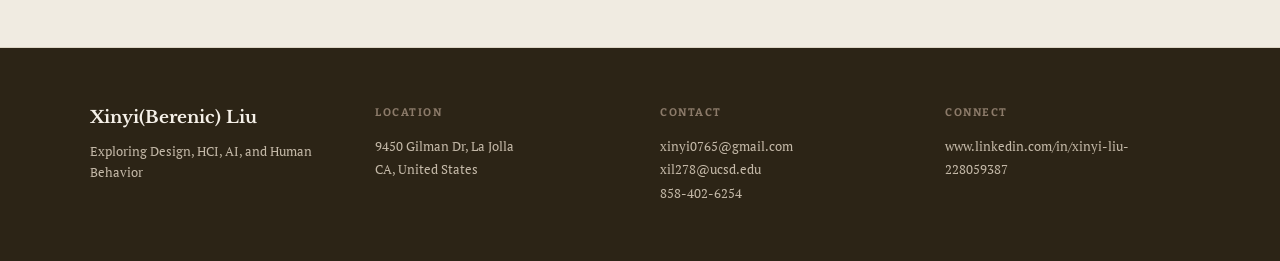
==== commit 89c968fb: "Set intergenerational care photo.png as Elderly card cover Co-Authored-By: Claude Sonnet 4.6 <norepl" ====
--- a/index.html
+++ b/index.html
@@ -497,6 +497,7 @@
       background: #f5f0eb;
       padding: 80px 48px 100px;
       border-top: 1px solid #DDD5C5;
+      scroll-margin-top: 80px;
     }
 
     .project-section-header {
@@ -562,6 +563,13 @@
       transform: rotateY(180deg);
     }
 
+    .project-section .card-wrapper--static {
+      cursor: default;
+    }
+    .project-section .card-wrapper--static .card-inner {
+      transform: none !important;
+    }
+
     .project-section .card-front,
     .project-section .card-back {
       position: absolute;
@@ -582,7 +590,15 @@
       background-image: url('attention photo.png');
     }
 
-    .project-section .card-front::after {
+    .project-section .card-front--xiushan {
+      background-image: url('Xiushan Lantern Photo.png');
+    }
+
+    .project-section .card-front--elderly {
+      background-image: url('intergenerational care photo.png');
+    }
+
+.project-section .card-front::after {
       content: '';
       position: absolute;
       inset: 0;
@@ -1325,22 +1341,18 @@
 
       <div class="cards-grid">
 
-        <a class="card-wrapper">
+        <a class="card-wrapper card-wrapper--static">
           <div class="card-inner">
             <div class="card-front card-front--behavioral">
-              <span class="card-badge">📁 Research</span>
+              <span class="card-badge">🚧 IN PROGRESS</span>
               <p class="card-front-title">Behavioral Attention Analytics</p>
-              <span class="card-front-hint">hover to explore →</span>
-            </div>
-            <div class="card-back">
-              <p class="card-back-title">Work in Progress</p>
             </div>
           </div>
         </a>
 
         <a class="card-wrapper" href="project-xiushan.html">
           <div class="card-inner">
-            <div class="card-front">
+            <div class="card-front card-front--xiushan">
               <span class="card-badge">📁 Research</span>
               <p class="card-front-title">Xiushan Flower Lantern Research Project</p>
               <span class="card-front-hint">hover to explore →</span>
@@ -1363,7 +1375,7 @@
 
         <a class="card-wrapper" href="project-elderly.html">
           <div class="card-inner">
-            <div class="card-front">
+            <div class="card-front card-front--elderly">
               <span class="card-badge">📁 Research</span>
               <p class="card-front-title">Intergenerational Care &amp; Elderly Well-being Research Project</p>
               <span class="card-front-hint">hover to explore →</span>
